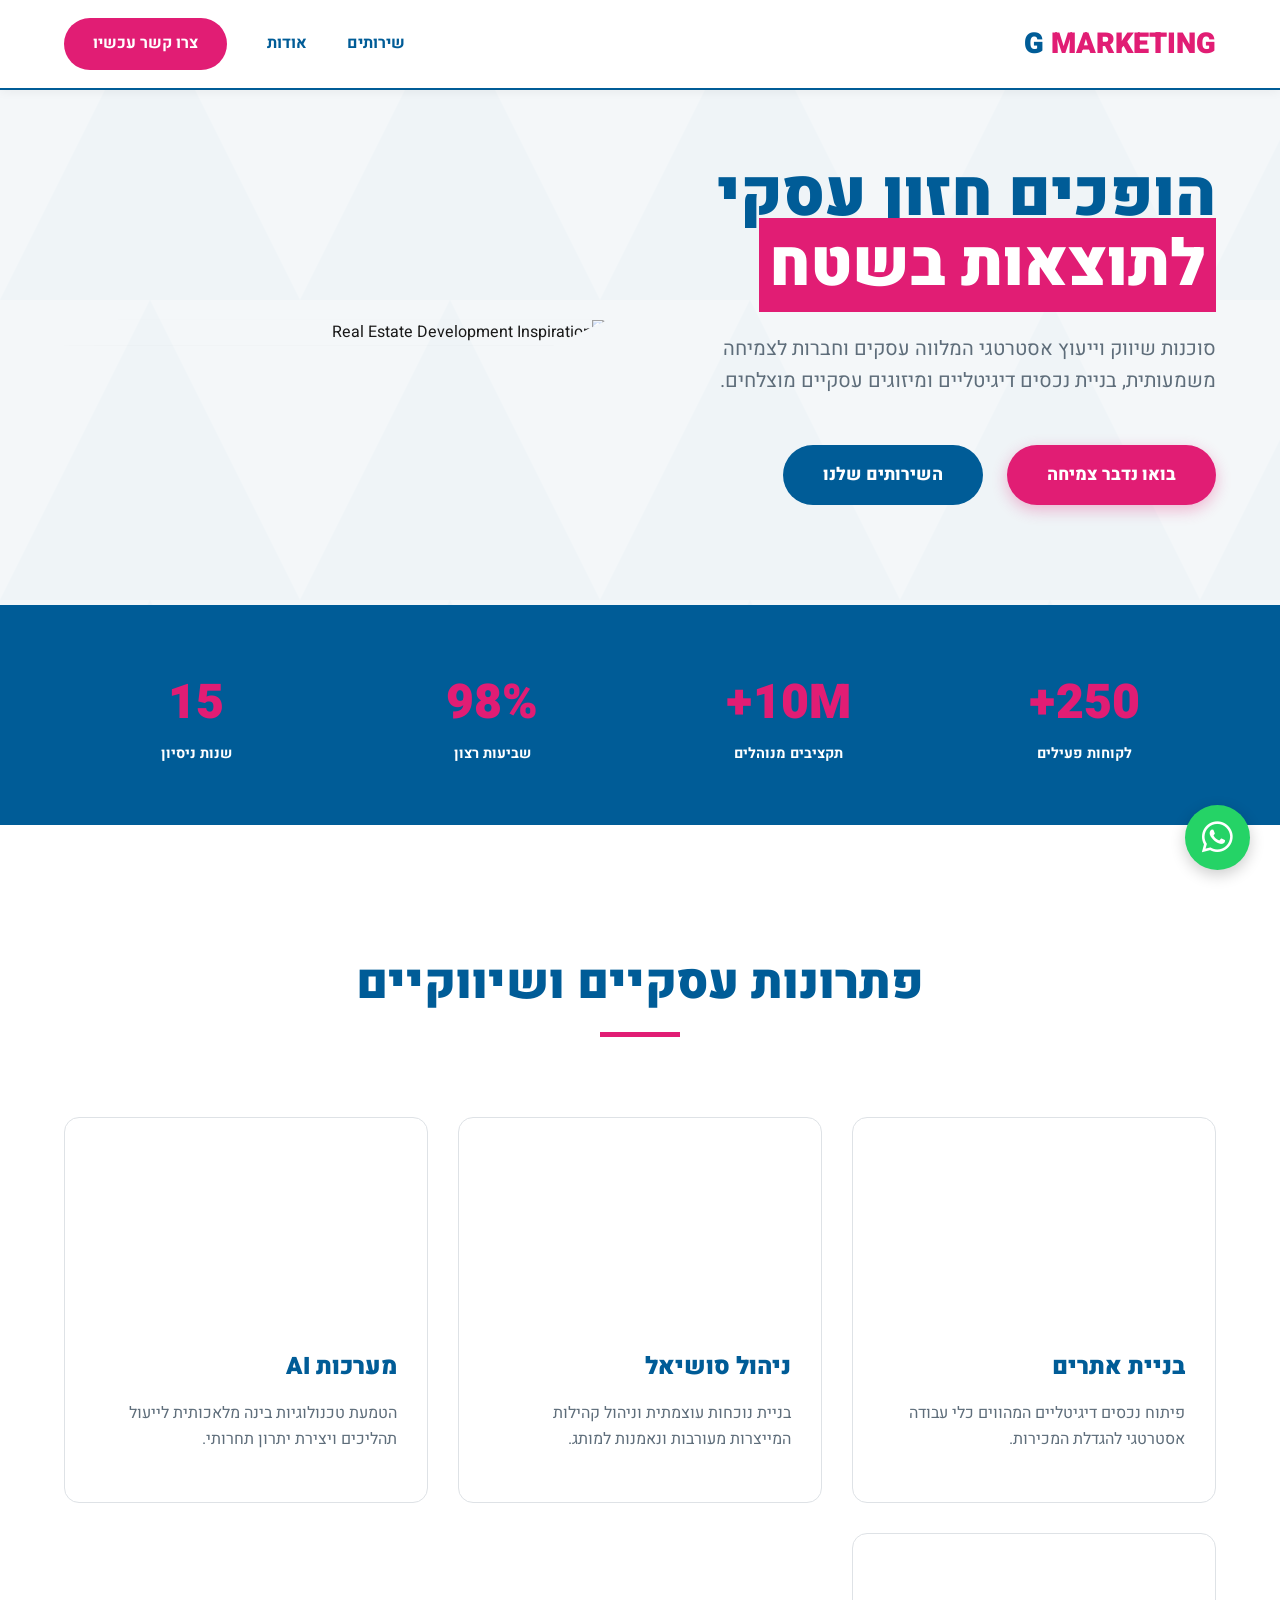
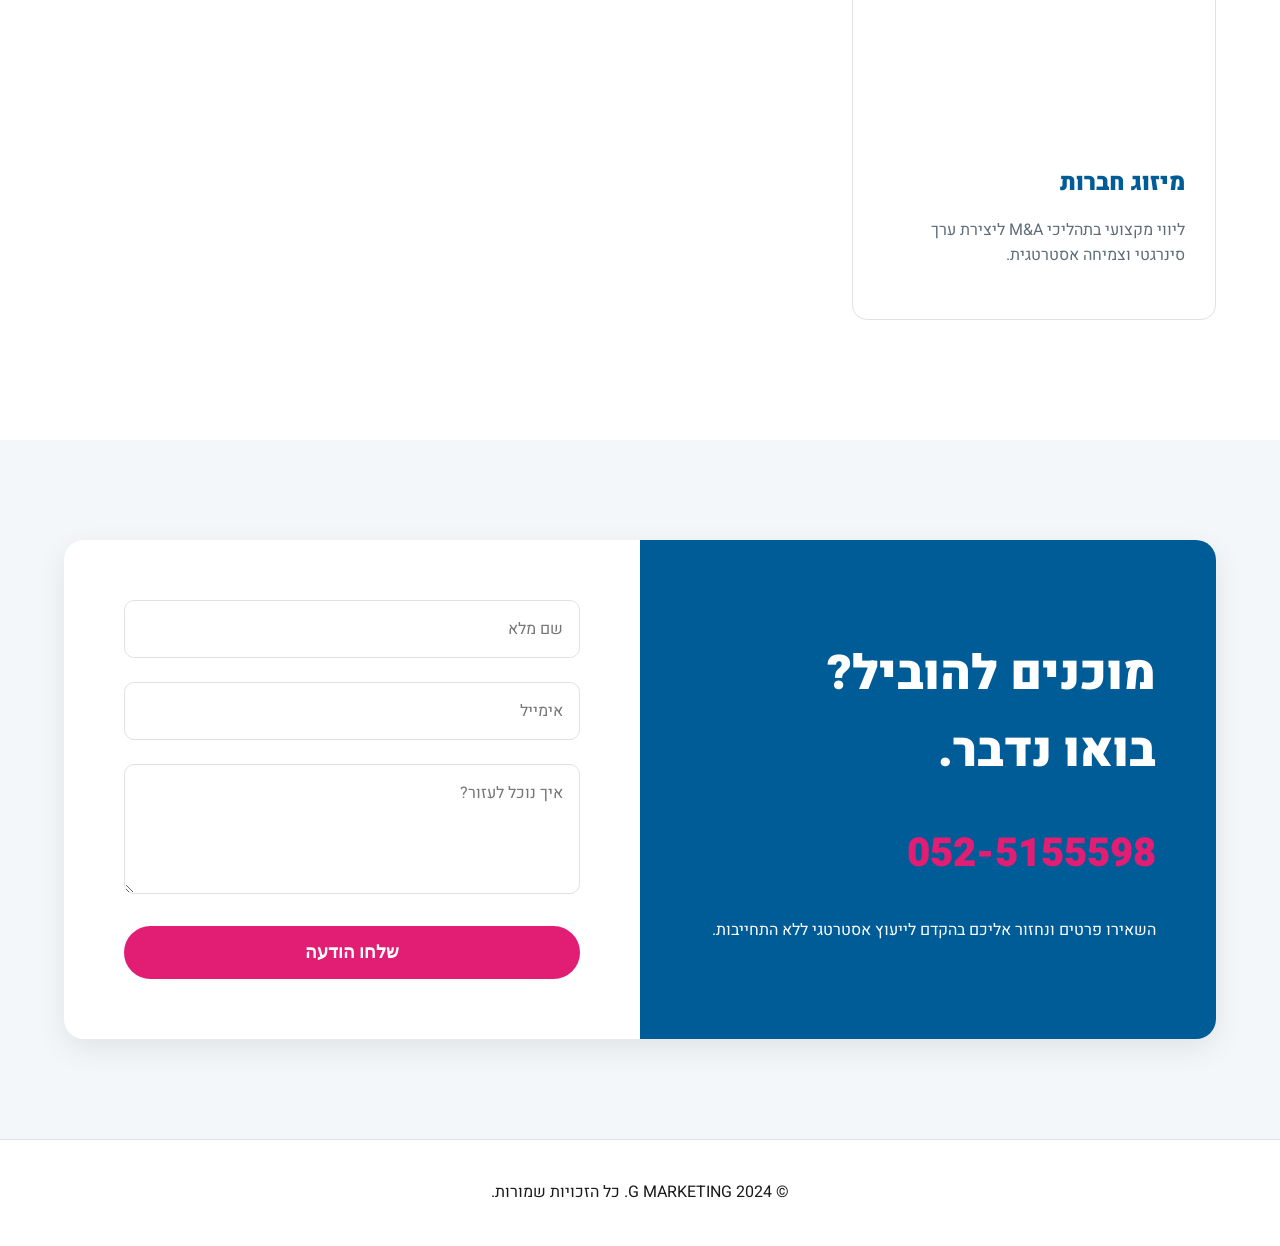
==== index.html @ 3cfe9e42 "Add floating WhatsApp button to all pages" ====
<!DOCTYPE html>
<html lang="he" dir="rtl">
<head>
    <meta charset="UTF-8">
    <meta name="viewport" content="width=device-width, initial-scale=1.0">
    <title>G MARKETING | פתרונות צמיחה ושיווק אסטרטגי</title>
    <link rel="preconnect" href="https://fonts.googleapis.com">
    <link rel="preconnect" href="https://fonts.gstatic.com" crossorigin>
    <link href="https://fonts.googleapis.com/css2?family=Assistant:wght@300;400;600;700;800&family=Heebo:wght@300;400;700;800;900&display=swap" rel="stylesheet">
    <link rel="stylesheet" href="https://cdnjs.cloudflare.com/ajax/libs/font-awesome/6.4.0/css/all.min.css">
    <link rel="stylesheet" href="styles.css">
</head>
<body>
    <header class="navbar">
        <div class="container">
            <div class="logo-container">
                <a href="index.html" style="text-decoration: none;">
                    <div class="logo-text">G <span>MARKETING</span></div>
                </a>
            </div>
            <nav class="nav-links">
                <a href="#services">שירותים</a>
                <a href="#about">אודות</a>
                <a href="#contact" class="btn-cta-nav">צרו קשר עכשיו</a>
            </div>
        </div>
    </header>

    <main>
        <section id="home" class="hero">
            <div class="container">
                <div class="hero-grid">
                    <div class="hero-content reveal">
                        <h1>הופכים חזון עסקי <span>לתוצאות בשטח</span></h1>
                        <p>סוכנות שיווק וייעוץ אסטרטגי המלווה עסקים וחברות לצמיחה משמעותית, בניית נכסים דיגיטליים ומיזוגים עסקיים מוצלחים.</p>
                        <div class="hero-btns">
                            <a href="#contact" class="btn-magenta">בואו נדבר צמיחה</a>
                            <a href="#services" class="btn-navy">השירותים שלנו</a>
                        </div>
                    </div>
                    <div class="hero-image-slanted reveal">
                        <img src="https://images.unsplash.com/photo-1486406146926-c627a92ad1ab?q=80&w=2670&auto=format&fit=crop" alt="Real Estate Development Inspiration">
                    </div>
                </div>
            </div>
        </section>

        <section class="stats">
            <div class="container">
                <div class="stats-grid">
                    <div class="stat-item reveal">
                        <h3>250+</h3>
                        <p>לקוחות פעילים</p>
                    </div>
                    <div class="stat-item reveal">
                        <h3>10M+</h3>
                        <p>תקציבים מנוהלים</p>
                    </div>
                    <div class="stat-item reveal">
                        <h3>98%</h3>
                        <p>שביעות רצון</p>
                    </div>
                    <div class="stat-item reveal">
                        <h3>15</h3>
                        <p>שנות ניסיון</p>
                    </div>
                </div>
            </div>
        </section>

        <section id="services" class="services">
            <div class="container">
                <div class="section-title reveal">
                    <h2>פתרונות עסקיים ושיווקיים</h2>
                </div>
                <div class="services-grid">
                    <a href="websites.html" class="service-card reveal">
                        <div class="service-card-img" style="background-image: url('https://images.unsplash.com/photo-1460925895917-afdab827c52f?q=80&w=2426&auto=format&fit=crop');"></div>
                        <div class="service-card-content">
                            <h3>בניית אתרים</h3>
                            <p>פיתוח נכסים דיגיטליים המהווים כלי עבודה אסטרטגי להגדלת המכירות.</p>
                        </div>
                    </a>
                    <a href="social.html" class="service-card reveal">
                        <div class="service-card-img" style="background-image: url('https://images.unsplash.com/photo-1611162617213-7d7a39e9b1d7?q=80&w=2548&auto=format&fit=crop');"></div>
                        <div class="service-card-content">
                            <h3>ניהול סושיאל</h3>
                            <p>בניית נוכחות עוצמתית וניהול קהילות המייצרות מעורבות ונאמנות למותג.</p>
                        </div>
                    </a>
                    <a href="ai.html" class="service-card reveal">
                        <div class="service-card-img" style="background-image: url('https://images.unsplash.com/photo-1677442136019-21780ecad995?q=80&w=2570&auto=format&fit=crop');"></div>
                        <div class="service-card-content">
                            <h3>מערכות AI</h3>
                            <p>הטמעת טכנולוגיות בינה מלאכותית לייעול תהליכים ויצירת יתרון תחרותי.</p>
                        </div>
                    </a>
                    <a href="mergers.html" class="service-card reveal">
                        <div class="service-card-img" style="background-image: url('https://images.unsplash.com/photo-1573164713988-8665fc963095?q=80&w=2669&auto=format&fit=crop');"></div>
                        <div class="service-card-content">
                            <h3>מיזוג חברות</h3>
                            <p>ליווי מקצועי בתהליכי M&A ליצירת ערך סינרגטי וצמיחה אסטרטגית.</p>
                        </div>
                    </a>
                </div>
            </div>
        </section>

        <section id="contact" class="contact-section">
            <div class="container">
                <div class="contact-wrapper reveal">
                    <div class="contact-visual">
                        <h2>מוכנים להוביל?<br>בואו נדבר.</h2>
                        <a href="tel:0525155598" class="phone">052-5155598</a>
                        <p>השאירו פרטים ונחזור אליכם בהקדם לייעוץ אסטרטגי ללא התחייבות.</p>
                    </div>
                    <div class="contact-form">
                        <form>
                            <div class="form-group">
                                <input type="text" placeholder="שם מלא" required>
                            </div>
                            <div class="form-group">
                                <input type="email" placeholder="אימייל" required>
                            </div>
                            <div class="form-group">
                                <textarea placeholder="איך נוכל לעזור?" rows="4" required></textarea>
                            </div>
                            <button type="submit" class="btn-submit">שלחו הודעה</button>
                        </form>
                    </div>
                </div>
            </div>
        </section>
    </main>

    <footer style="padding: 40px 0; text-align: center; border-top: 1px solid var(--border);">
        <div class="container">
            <p>&copy; 2024 G MARKETING. כל הזכויות שמורות.</p>
        </div>
    </footer>

    <a href="https://wa.me/972525155598" class="whatsapp-float" target="_blank">
        <i class="fa-brands fa-whatsapp"></i>
    </a>

    <script src="script.js"></script>
</body>
</html>
---- styles.css ----
:root {
    --white: #ffffff;
    --bg-light: #f4f7f9;
    --navy: #005C97; /* Building.org.il Navy */
    --magenta: #E11D74; /* Building.org.il Magenta */
    --text-dark: #1a1a1a;
    --text-muted: #5e6d7a;
    --border: #dee2e6;
    --shadow: 0 10px 30px rgba(0, 0, 0, 0.08);
    --gradient-magenta: linear-gradient(135deg, #E11D74 0%, #ff4b91 100%);
    --font-main: 'Heebo', 'Assistant', sans-serif;
}

* {
    margin: 0;
    padding: 0;
    box-sizing: border-box;
}

body {
    font-family: var(--font-main);
    background-color: var(--white);
    color: var(--text-dark);
    line-height: 1.6;
    overflow-x: hidden;
}

.container {
    max-width: 1200px;
    margin: 0 auto;
    padding: 0 1.5rem;
}

/* Navbar */
.navbar {
    height: 90px;
    display: flex;
    align-items: center;
    position: fixed;
    top: 0;
    left: 0;
    right: 0;
    z-index: 1000;
    background: #fff;
    border-bottom: 2px solid var(--navy);
    box-shadow: 0 2px 10px rgba(0,0,0,0.05);
}

.navbar .container {
    display: flex;
    justify-content: space-between;
    align-items: center;
    width: 100%;
}

.logo-text {
    font-size: 1.8rem;
    font-weight: 900;
    color: var(--navy);
}

.logo-text span {
    color: var(--magenta);
}

.nav-links {
    display: flex;
    gap: 2.5rem;
    align-items: center;
}

.nav-links a {
    text-decoration: none;
    color: var(--navy);
    font-weight: 700;
    font-size: 1rem;
    transition: color 0.3s;
}

.nav-links a:hover {
    color: var(--magenta);
}

.btn-cta-nav {
    background: var(--magenta);
    color: #fff !important;
    padding: 0.8rem 1.8rem;
    border-radius: 50px;
    font-weight: 800;
    transition: all 0.3s;
}

.btn-cta-nav:hover {
    background: var(--navy);
    transform: scale(1.05);
}

/* Hero Section with Geometric Background */
.hero {
    padding: 160px 0 100px;
    background: var(--bg-light);
    position: relative;
    overflow: hidden;
}

.hero::before {
    content: '';
    position: absolute;
    top: 0;
    left: 0;
    width: 100%;
    height: 100%;
    background-image: url('data:image/svg+xml,<svg width="100" height="100" viewBox="0 0 100 100" xmlns="http://www.w3.org/2000/svg"><path d="M0 100 L50 0 L100 100 Z" fill="%23005C97" fill-opacity="0.02"/></svg>');
    background-size: 300px;
    z-index: 0;
}

.hero-grid {
    display: grid;
    grid-template-columns: 1fr 1fr;
    gap: 4rem;
    align-items: center;
    position: relative;
    z-index: 1;
}

.hero-content h1 {
    font-size: 4rem;
    line-height: 1.1;
    font-weight: 900;
    color: var(--navy);
    margin-bottom: 2rem;
}

.hero-content h1 span {
    background: var(--magenta);
    color: #fff;
    padding: 0 10px;
}

.hero-content p {
    font-size: 1.25rem;
    color: var(--text-muted);
    margin-bottom: 3rem;
}

.hero-btns {
    display: flex;
    gap: 1.5rem;
}

.btn-magenta {
    background: var(--magenta);
    color: #fff;
    padding: 1rem 2.5rem;
    border-radius: 50px;
    text-decoration: none;
    font-weight: 800;
    font-size: 1.1rem;
    transition: all 0.3s;
    box-shadow: 0 5px 15px rgba(225, 29, 116, 0.3);
}

.btn-navy {
    background: var(--navy);
    color: #fff;
    padding: 1rem 2.5rem;
    border-radius: 50px;
    text-decoration: none;
    font-weight: 800;
    font-size: 1.1rem;
    transition: all 0.3s;
}

.btn-magenta:hover, .btn-navy:hover {
    transform: translateY(-5px);
    box-shadow: 0 10px 20px rgba(0,0,0,0.1);
}

.hero-image-slanted {
    position: relative;
    clip-path: polygon(10% 0, 100% 0, 90% 100%, 0 100%);
    overflow: hidden;
    box-shadow: var(--shadow);
}

.hero-image-slanted img {
    width: 100%;
    display: block;
    transition: transform 0.5s;
}

.hero-image-slanted:hover img {
    transform: scale(1.1);
}

/* Stats Section */
.stats {
    padding: 60px 0;
    background: var(--navy);
    color: #fff;
}

.stats-grid {
    display: grid;
    grid-template-columns: repeat(4, 1fr);
    text-align: center;
    gap: 2rem;
}

.stat-item h3 {
    font-size: 3rem;
    font-weight: 900;
    color: var(--magenta);
}

.stat-item p {
    font-weight: 700;
    text-transform: uppercase;
    font-size: 0.9rem;
}

/* Services Section */
.services {
    padding: 120px 0;
}

.section-title {
    text-align: center;
    margin-bottom: 80px;
}

.section-title h2 {
    font-size: 3rem;
    font-weight: 900;
    color: var(--navy);
    position: relative;
    display: inline-block;
    padding-bottom: 15px;
}

.section-title h2::after {
    content: '';
    position: absolute;
    bottom: 0;
    left: 50%;
    transform: translateX(-50%);
    width: 80px;
    height: 5px;
    background: var(--magenta);
}

.services-grid {
    display: grid;
    grid-template-columns: repeat(auto-fit, minmax(350px, 1fr));
    gap: 30px;
}

.service-card {
    background: #fff;
    border: 1px solid var(--border);
    border-radius: 15px;
    overflow: hidden;
    transition: all 0.3s;
    text-decoration: none;
    color: inherit;
    display: flex;
    flex-direction: column;
}

.service-card-img {
    height: 200px;
    background-size: cover;
    background-position: center;
    clip-path: polygon(0 0, 100% 0, 100% 85%, 0 100%);
}

.service-card-content {
    padding: 30px;
}

.service-card h3 {
    font-size: 1.5rem;
    font-weight: 900;
    color: var(--navy);
    margin-bottom: 15px;
}

.service-card p {
    color: var(--text-muted);
    margin-bottom: 20px;
}

.service-card:hover {
    transform: translateY(-10px);
    border-color: var(--magenta);
    box-shadow: var(--shadow);
}

/* Contact Footer */
.contact-section {
    padding: 100px 0;
    background: var(--bg-light);
}

.contact-wrapper {
    background: #fff;
    border-radius: 20px;
    overflow: hidden;
    display: grid;
    grid-template-columns: 1fr 1fr;
    box-shadow: var(--shadow);
}

.contact-visual {
    background: var(--navy);
    color: #fff;
    padding: 60px;
    display: flex;
    flex-direction: column;
    justify-content: center;
}

.contact-visual h2 {
    font-size: 3rem;
    font-weight: 900;
    margin-bottom: 2rem;
}

.contact-visual .phone {
    font-size: 2.5rem;
    font-weight: 900;
    color: var(--magenta);
    text-decoration: none;
    margin-bottom: 2rem;
    display: block;
}

.contact-form {
    padding: 60px;
}

.form-group {
    margin-bottom: 1.5rem;
}

.form-group input, .form-group textarea {
    width: 100%;
    padding: 1rem;
    border: 1px solid var(--border);
    border-radius: 10px;
    font-family: inherit;
    font-size: 1rem;
}

.btn-submit {
    width: 100%;
    padding: 1rem;
    background: var(--magenta);
    color: #fff;
    border: none;
    border-radius: 50px;
    font-weight: 800;
    font-size: 1.1rem;
    cursor: pointer;
    transition: all 0.3s;
}

.btn-submit:hover {
    background: var(--navy);
}

/* Animations */
.reveal {
    opacity: 0;
    transform: translateY(30px);
    transition: all 0.8s ease;
}

.reveal.active {
    opacity: 1;
    transform: translateY(0);
}

@media (max-width: 992px) {
    .hero-grid, .contact-wrapper { grid-template-columns: 1fr; }
    .hero-content { text-align: center; }
    .hero-btns { justify-content: center; }
    .stats-grid { grid-template-columns: repeat(2, 1fr); }
}

/* WhatsApp Floating Button */
.whatsapp-float {
    position: fixed;
    bottom: 30px;
    right: 30px;
    width: 65px;
    height: 65px;
    background-color: #25d366;
    color: #fff;
    border-radius: 50px;
    text-align: center;
    font-size: 35px;
    box-shadow: 0 5px 15px rgba(0,0,0,0.2);
    z-index: 1000;
    display: flex;
    align-items: center;
    justify-content: center;
    text-decoration: none;
    transition: all 0.3s;
}

.whatsapp-float:hover {
    transform: scale(1.1);
    background-color: #128c7e;
    box-shadow: 0 8px 20px rgba(0,0,0,0.3);
}
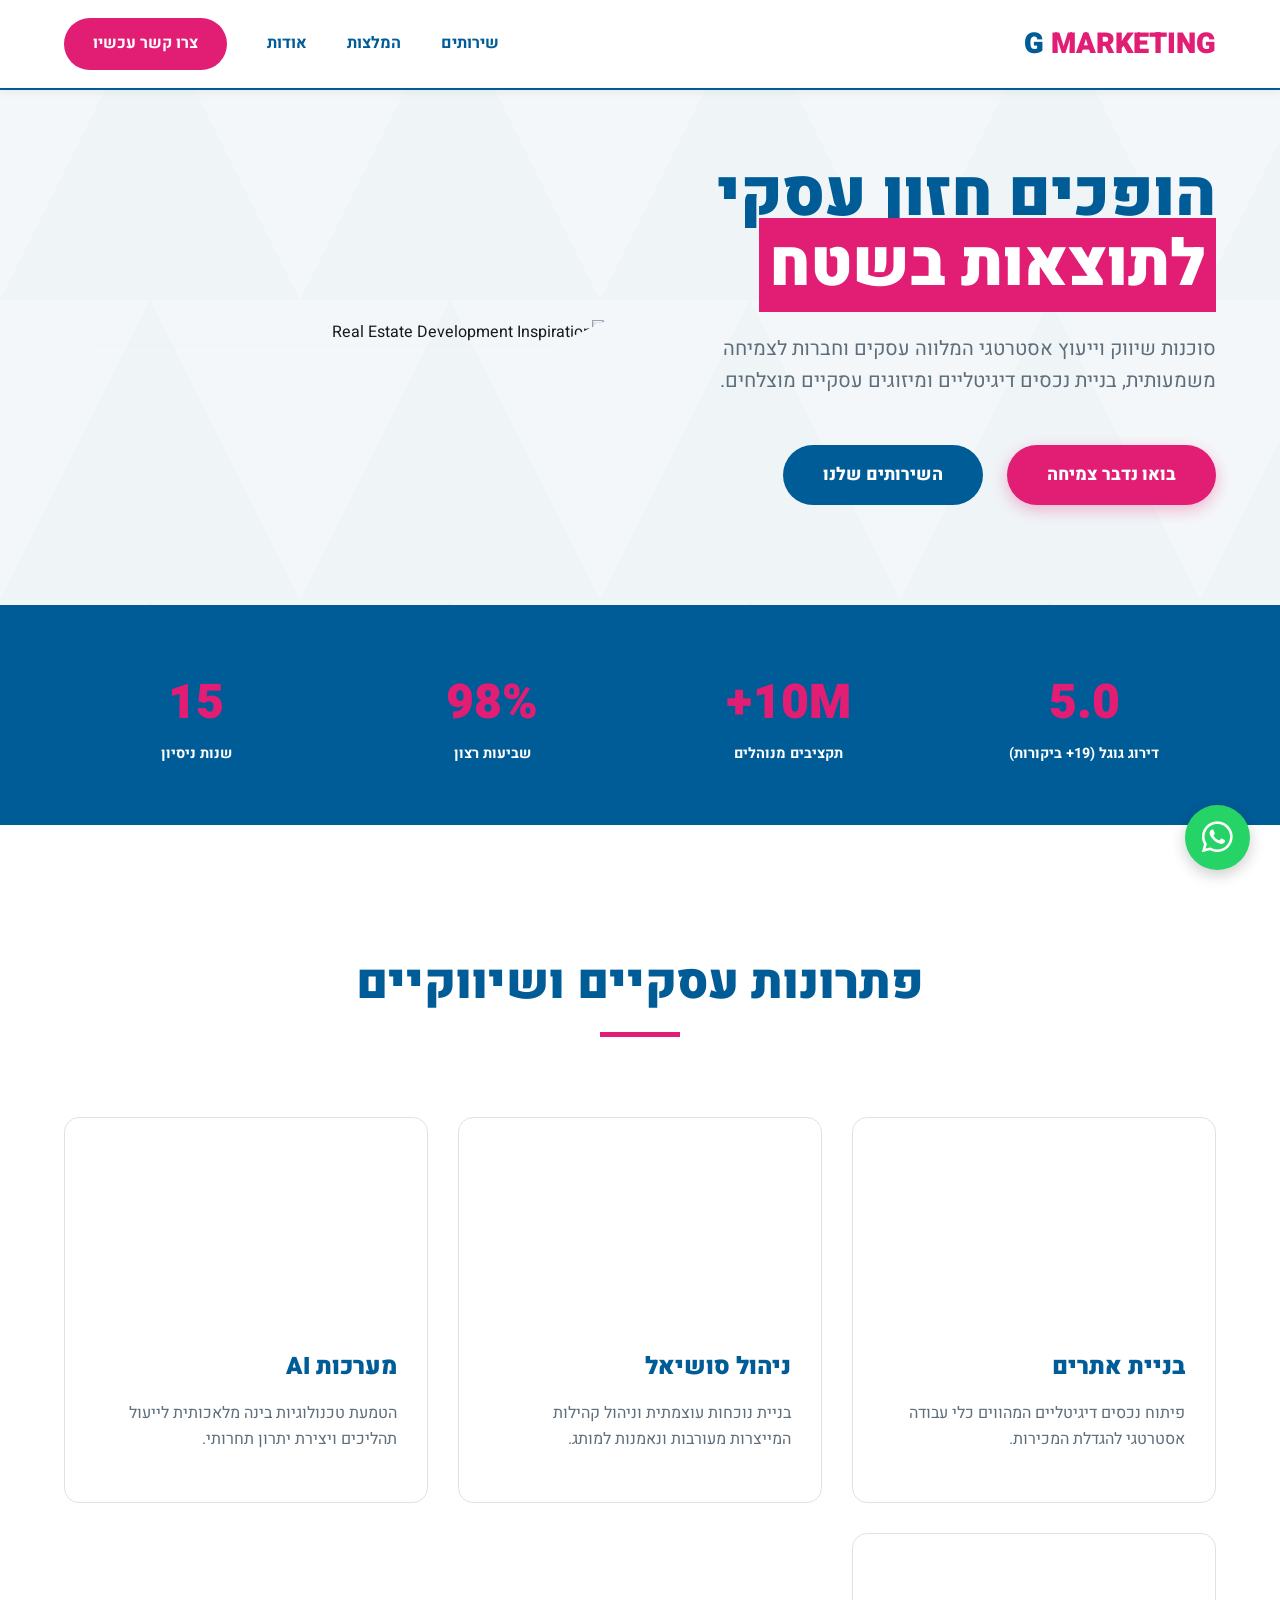
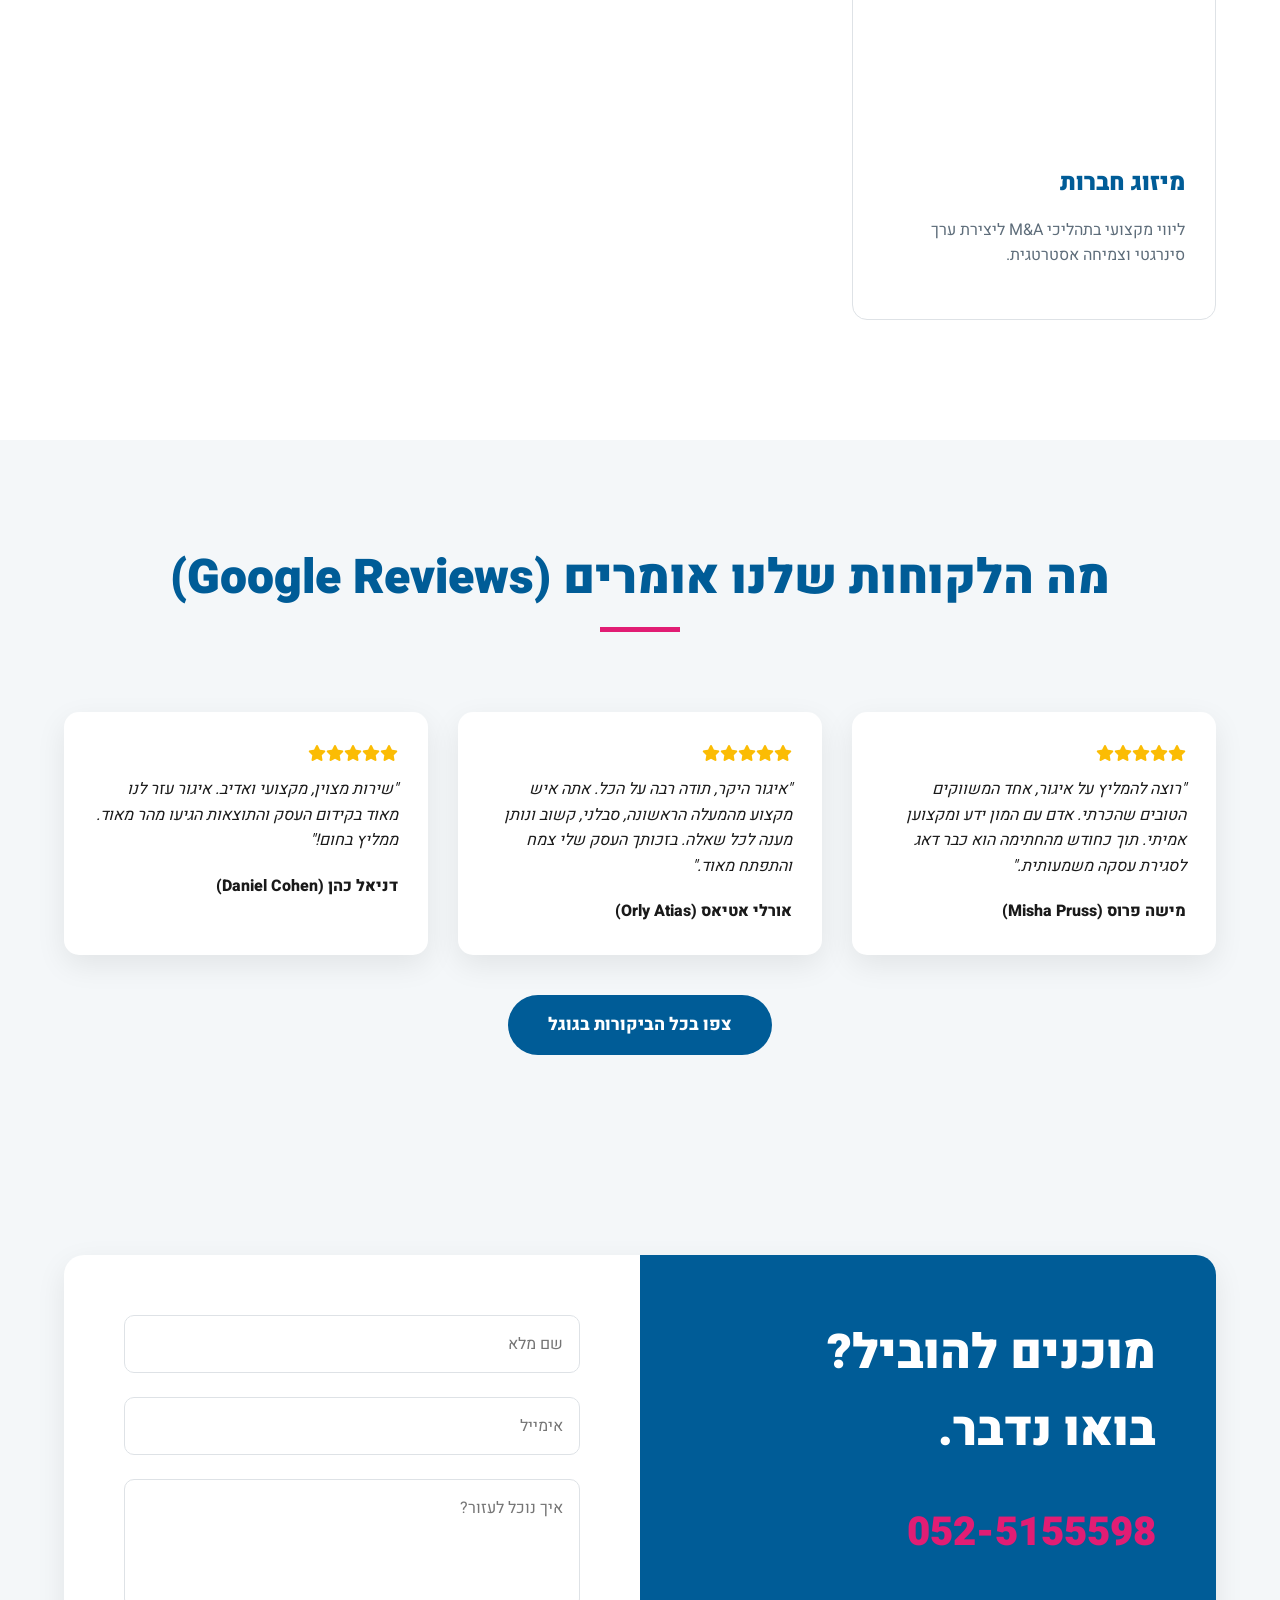
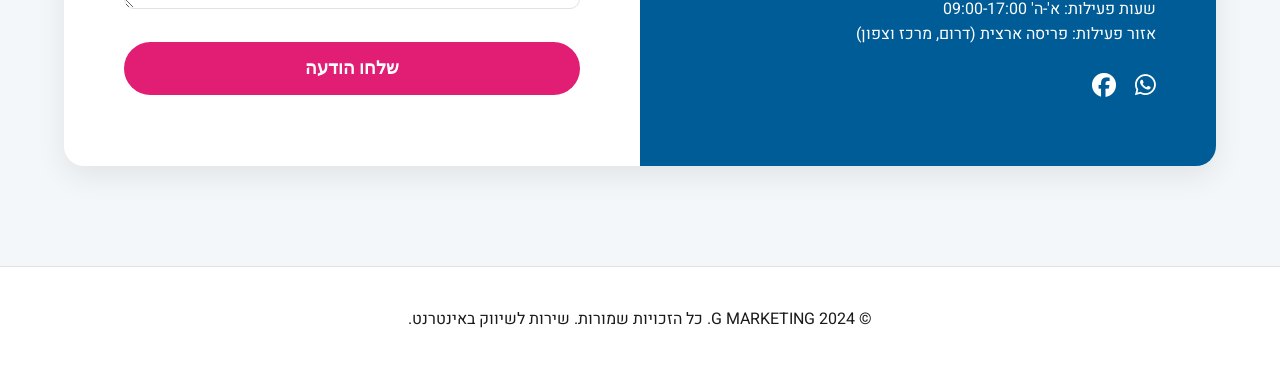
==== commit 2faa4bed: "Integrate GMB details (reviews, hours, area) into the website" ====
--- a/index.html
+++ b/index.html
@@ -20,6 +20,7 @@
             </div>
             <nav class="nav-links">
                 <a href="#services">שירותים</a>
+                <a href="#reviews">המלצות</a>
                 <a href="#about">אודות</a>
                 <a href="#contact" class="btn-cta-nav">צרו קשר עכשיו</a>
             </div>
@@ -49,8 +50,8 @@
             <div class="container">
                 <div class="stats-grid">
                     <div class="stat-item reveal">
-                        <h3>250+</h3>
-                        <p>לקוחות פעילים</p>
+                        <h3>5.0</h3>
+                        <p>דירוג גוגל (19+ ביקורות)</p>
                     </div>
                     <div class="stat-item reveal">
                         <h3>10M+</h3>
@@ -106,13 +107,46 @@
             </div>
         </section>
 
+        <section id="reviews" class="reviews-section reveal" style="padding: 100px 0; background: var(--bg-light);">
+            <div class="container">
+                <div class="section-title">
+                    <h2>מה הלקוחות שלנו אומרים (Google Reviews)</h2>
+                </div>
+                <div class="reviews-grid" style="display: grid; grid-template-columns: repeat(auto-fit, minmax(300px, 1fr)); gap: 30px;">
+                    <div class="review-card" style="background: #fff; padding: 30px; border-radius: 15px; box-shadow: var(--shadow);">
+                        <div class="stars" style="color: #fbbc04; margin-bottom: 10px;"><i class="fa-solid fa-star"></i><i class="fa-solid fa-star"></i><i class="fa-solid fa-star"></i><i class="fa-solid fa-star"></i><i class="fa-solid fa-star"></i></div>
+                        <p style="font-style: italic; margin-bottom: 20px;">"רוצה להמליץ על איגור, אחד המשווקים הטובים שהכרתי. אדם עם המון ידע ומקצוען אמיתי. תוך כחודש מהחתימה הוא כבר דאג לסגירת עסקה משמעותית."</p>
+                        <div class="author" style="font-weight: 800;">מישה פרוס (Misha Pruss)</div>
+                    </div>
+                    <div class="review-card" style="background: #fff; padding: 30px; border-radius: 15px; box-shadow: var(--shadow);">
+                        <div class="stars" style="color: #fbbc04; margin-bottom: 10px;"><i class="fa-solid fa-star"></i><i class="fa-solid fa-star"></i><i class="fa-solid fa-star"></i><i class="fa-solid fa-star"></i><i class="fa-solid fa-star"></i></div>
+                        <p style="font-style: italic; margin-bottom: 20px;">"איגור היקר, תודה רבה על הכל. אתה איש מקצוע מהמעלה הראשונה, סבלני, קשוב ונותן מענה לכל שאלה. בזכותך העסק שלי צמח והתפתח מאוד."</p>
+                        <div class="author" style="font-weight: 800;">אורלי אטיאס (Orly Atias)</div>
+                    </div>
+                    <div class="review-card" style="background: #fff; padding: 30px; border-radius: 15px; box-shadow: var(--shadow);">
+                        <div class="stars" style="color: #fbbc04; margin-bottom: 10px;"><i class="fa-solid fa-star"></i><i class="fa-solid fa-star"></i><i class="fa-solid fa-star"></i><i class="fa-solid fa-star"></i><i class="fa-solid fa-star"></i></div>
+                        <p style="font-style: italic; margin-bottom: 20px;">"שירות מצוין, מקצועי ואדיב. איגור עזר לנו מאוד בקידום העסק והתוצאות הגיעו מהר מאוד. ממליץ בחום!"</p>
+                        <div class="author" style="font-weight: 800;">דניאל כהן (Daniel Cohen)</div>
+                    </div>
+                </div>
+                <div style="text-align: center; margin-top: 40px;">
+                    <a href="https://www.google.com/maps/search/?api=1&query=Gor-Marketing" target="_blank" class="btn-navy" style="display: inline-block;">צפו בכל הביקורות בגוגל</a>
+                </div>
+            </div>
+        </section>
+
         <section id="contact" class="contact-section">
             <div class="container">
                 <div class="contact-wrapper reveal">
                     <div class="contact-visual">
                         <h2>מוכנים להוביל?<br>בואו נדבר.</h2>
                         <a href="tel:0525155598" class="phone">052-5155598</a>
-                        <p>השאירו פרטים ונחזור אליכם בהקדם לייעוץ אסטרטגי ללא התחייבות.</p>
+                        <p>שעות פעילות: א'-ה' 09:00-17:00</p>
+                        <p>אזור פעילות: פריסה ארצית (דרום, מרכז וצפון)</p>
+                        <div style="margin-top: 20px;">
+                            <a href="https://wa.me/972525155598" style="color: #fff; font-size: 1.5rem; margin-left: 15px;"><i class="fa-brands fa-whatsapp"></i></a>
+                            <a href="#" style="color: #fff; font-size: 1.5rem;"><i class="fa-brands fa-facebook"></i></a>
+                        </div>
                     </div>
                     <div class="contact-form">
                         <form>
@@ -135,7 +169,7 @@
 
     <footer style="padding: 40px 0; text-align: center; border-top: 1px solid var(--border);">
         <div class="container">
-            <p>&copy; 2024 G MARKETING. כל הזכויות שמורות.</p>
+            <p>&copy; 2024 G MARKETING. כל הזכויות שמורות. שירות לשיווק באינטרנט.</p>
         </div>
     </footer>
 
--- a/styles.css
+++ b/styles.css
@@ -415,3 +415,11 @@
     background-color: #128c7e;
     box-shadow: 0 8px 20px rgba(0,0,0,0.3);
 }
+
+/* Reviews styles */
+.review-card {
+    transition: transform 0.3s;
+}
+.review-card:hover {
+    transform: translateY(-5px);
+}
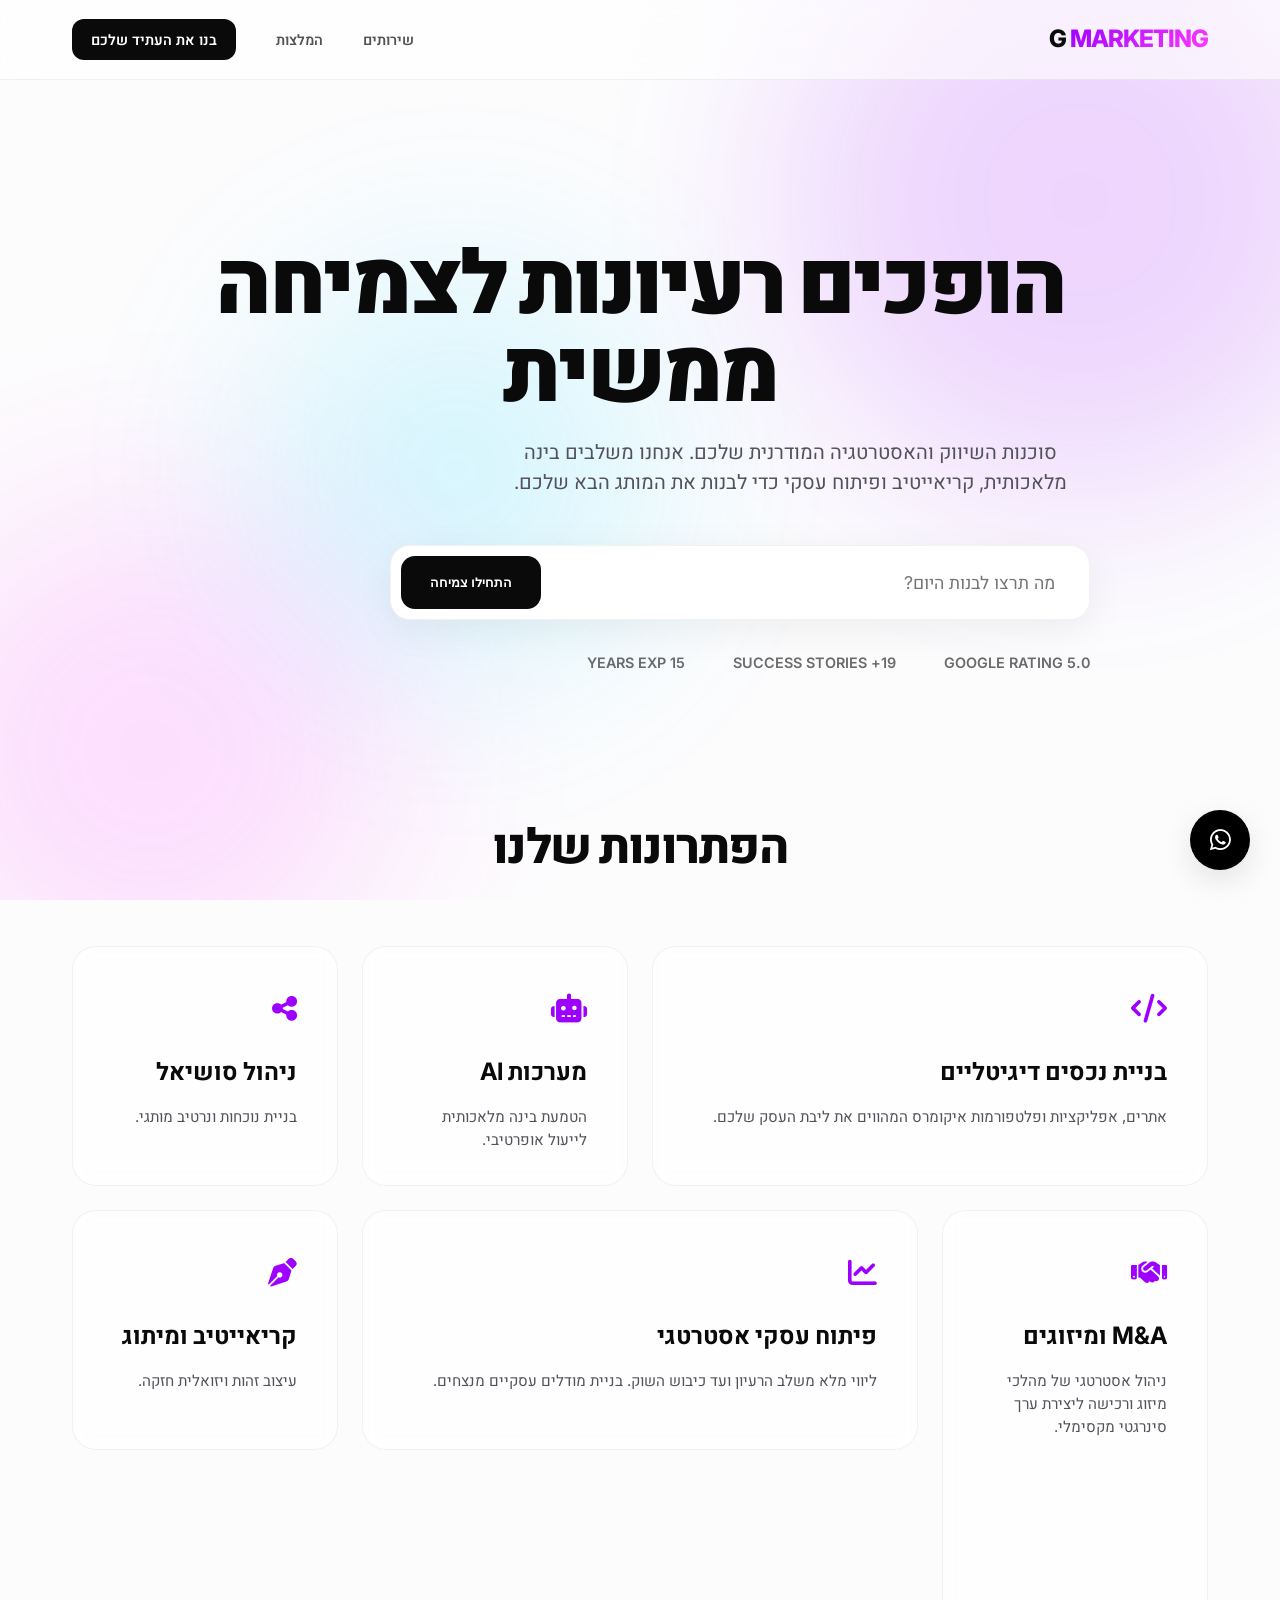
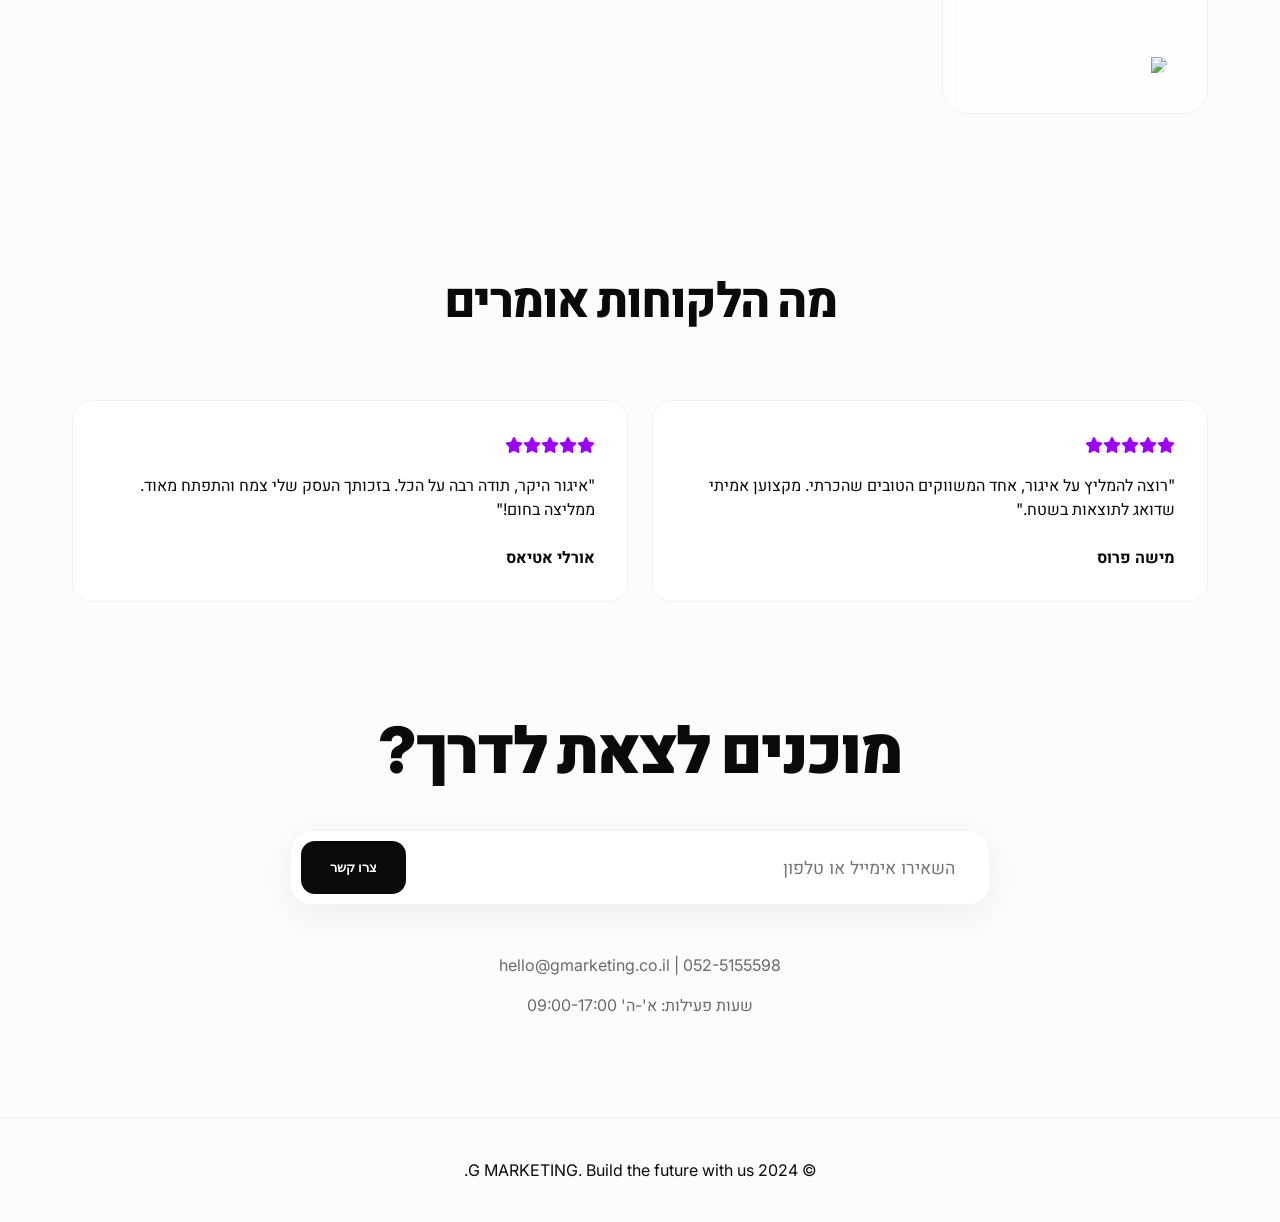
==== commit 0a3809ff: "Complete redesign inspired by Lovable.dev (Mesh blurs, Glassmorphism, Bento Grid)" ====
--- a/index.html
+++ b/index.html
@@ -3,173 +3,141 @@
 <head>
     <meta charset="UTF-8">
     <meta name="viewport" content="width=device-width, initial-scale=1.0">
-    <title>G MARKETING | פתרונות צמיחה ושיווק אסטרטגי</title>
+    <title>G MARKETING | Build your growth with AI & Strategy</title>
     <link rel="preconnect" href="https://fonts.googleapis.com">
     <link rel="preconnect" href="https://fonts.gstatic.com" crossorigin>
-    <link href="https://fonts.googleapis.com/css2?family=Assistant:wght@300;400;600;700;800&family=Heebo:wght@300;400;700;800;900&display=swap" rel="stylesheet">
+    <link href="https://fonts.googleapis.com/css2?family=Inter:wght@300;400;600;700;800;900&family=Heebo:wght@300;400;700;800;900&display=swap" rel="stylesheet">
     <link rel="stylesheet" href="https://cdnjs.cloudflare.com/ajax/libs/font-awesome/6.4.0/css/all.min.css">
     <link rel="stylesheet" href="styles.css">
 </head>
 <body>
+    <div class="mesh-bg">
+        <div class="mesh-blob blob-1"></div>
+        <div class="mesh-blob blob-2"></div>
+        <div class="mesh-blob blob-3"></div>
+    </div>
+
     <header class="navbar">
         <div class="container">
             <div class="logo-container">
-                <a href="index.html" style="text-decoration: none;">
+                <a href="index.html" style="text-decoration: none; color: inherit;">
                     <div class="logo-text">G <span>MARKETING</span></div>
                 </a>
             </div>
             <nav class="nav-links">
                 <a href="#services">שירותים</a>
                 <a href="#reviews">המלצות</a>
-                <a href="#about">אודות</a>
-                <a href="#contact" class="btn-cta-nav">צרו קשר עכשיו</a>
-            </div>
+                <a href="#contact" class="btn-nav">בנו את העתיד שלכם</a>
+            </nav>
         </div>
     </header>
 
     <main>
         <section id="home" class="hero">
             <div class="container">
-                <div class="hero-grid">
-                    <div class="hero-content reveal">
-                        <h1>הופכים חזון עסקי <span>לתוצאות בשטח</span></h1>
-                        <p>סוכנות שיווק וייעוץ אסטרטגי המלווה עסקים וחברות לצמיחה משמעותית, בניית נכסים דיגיטליים ומיזוגים עסקיים מוצלחים.</p>
-                        <div class="hero-btns">
-                            <a href="#contact" class="btn-magenta">בואו נדבר צמיחה</a>
-                            <a href="#services" class="btn-navy">השירותים שלנו</a>
-                        </div>
-                    </div>
-                    <div class="hero-image-slanted reveal">
-                        <img src="https://images.unsplash.com/photo-1486406146926-c627a92ad1ab?q=80&w=2670&auto=format&fit=crop" alt="Real Estate Development Inspiration">
-                    </div>
+                <h1 class="reveal">הופכים רעיונות ל<span>צמיחה ממשית</span></h1>
+                <p class="reveal">סוכנות השיווק והאסטרטגיה המודרנית שלכם. אנחנו משלבים בינה מלאכותית, קריאייטיב ופיתוח עסקי כדי לבנות את המותג הבא שלכם.</p>
+                
+                <div class="chat-cta reveal">
+                    <input type="text" placeholder="מה תרצו לבנות היום?">
+                    <button class="btn-chat">התחילו צמיחה</button>
+                </div>
+
+                <div class="hero-stats reveal" style="display: flex; gap: 3rem; opacity: 0.6; font-size: 0.9rem; font-weight: 600;">
+                    <div>5.0 GOOGLE RATING</div>
+                    <div>19+ SUCCESS STORIES</div>
+                    <div>15 YEARS EXP</div>
                 </div>
             </div>
         </section>
 
-        <section class="stats">
-            <div class="container">
-                <div class="stats-grid">
-                    <div class="stat-item reveal">
-                        <h3>5.0</h3>
-                        <p>דירוג גוגל (19+ ביקורות)</p>
+        <section id="services" class="container reveal">
+            <div class="section-header">
+                <h2>הפתרונות שלנו</h2>
+            </div>
+            <div class="bento-grid">
+                <a href="websites.html" class="bento-item wide reveal" style="text-decoration: none; color: inherit;">
+                    <div>
+                        <div class="bento-icon"><i class="fa-solid fa-code"></i></div>
+                        <h3>בניית נכסים דיגיטליים</h3>
+                        <p>אתרים, אפליקציות ופלטפורמות איקומרס המהווים את ליבת העסק שלכם.</p>
                     </div>
-                    <div class="stat-item reveal">
-                        <h3>10M+</h3>
-                        <p>תקציבים מנוהלים</p>
+                </a>
+                <a href="ai.html" class="bento-item reveal" style="text-decoration: none; color: inherit;">
+                    <div>
+                        <div class="bento-icon"><i class="fa-solid fa-robot"></i></div>
+                        <h3>מערכות AI</h3>
+                        <p>הטמעת בינה מלאכותית לייעול אופרטיבי.</p>
                     </div>
-                    <div class="stat-item reveal">
-                        <h3>98%</h3>
-                        <p>שביעות רצון</p>
+                </a>
+                <a href="social.html" class="bento-item reveal" style="text-decoration: none; color: inherit;">
+                    <div>
+                        <div class="bento-icon"><i class="fa-solid fa-share-nodes"></i></div>
+                        <h3>ניהול סושיאל</h3>
+                        <p>בניית נוכחות ונרטיב מותגי.</p>
                     </div>
-                    <div class="stat-item reveal">
-                        <h3>15</h3>
-                        <p>שנות ניסיון</p>
+                </a>
+                <a href="mergers.html" class="bento-item tall reveal" style="text-decoration: none; color: inherit;">
+                    <div>
+                        <div class="bento-icon"><i class="fa-solid fa-handshake"></i></div>
+                        <h3>M&A ומיזוגים</h3>
+                        <p>ניהול אסטרטגי של מהלכי מיזוג ורכישה ליצירת ערך סינרגטי מקסימלי.</p>
                     </div>
+                    <img src="https://images.unsplash.com/photo-1573164713988-8665fc963095?q=80&w=2669&auto=format&fit=crop" style="width: 100%; border-radius: 12px; margin-top: 2rem;">
+                </a>
+                <a href="business.html" class="bento-item wide reveal" style="text-decoration: none; color: inherit;">
+                    <div>
+                        <div class="bento-icon"><i class="fa-solid fa-chart-line"></i></div>
+                        <h3>פיתוח עסקי אסטרטגי</h3>
+                        <p>ליווי מלא משלב הרעיון ועד כיבוש השוק. בניית מודלים עסקיים מנצחים.</p>
+                    </div>
+                </a>
+                <a href="graphics.html" class="bento-item reveal" style="text-decoration: none; color: inherit;">
+                    <div>
+                        <div class="bento-icon"><i class="fa-solid fa-pen-nib"></i></div>
+                        <h3>קריאייטיב ומיתוג</h3>
+                        <p>עיצוב זהות ויזואלית חזקה.</p>
+                    </div>
+                </a>
+            </div>
+        </section>
+
+        <section id="reviews" class="container reveal" style="margin-top: 150px;">
+            <div class="section-header">
+                <h2>מה הלקוחות אומרים</h2>
+            </div>
+            <div class="reviews-grid">
+                <div class="review-card reveal">
+                    <div class="stars" style="color: var(--primary); margin-bottom: 1rem;"><i class="fa-solid fa-star"></i><i class="fa-solid fa-star"></i><i class="fa-solid fa-star"></i><i class="fa-solid fa-star"></i><i class="fa-solid fa-star"></i></div>
+                    <p>"רוצה להמליץ על איגור, אחד המשווקים הטובים שהכרתי. מקצוען אמיתי שדואג לתוצאות בשטח."</p>
+                    <div style="margin-top: 1.5rem; font-weight: 700;">מישה פרוס</div>
+                </div>
+                <div class="review-card reveal">
+                    <div class="stars" style="color: var(--primary); margin-bottom: 1rem;"><i class="fa-solid fa-star"></i><i class="fa-solid fa-star"></i><i class="fa-solid fa-star"></i><i class="fa-solid fa-star"></i><i class="fa-solid fa-star"></i></div>
+                    <p>"איגור היקר, תודה רבה על הכל. בזכותך העסק שלי צמח והתפתח מאוד. ממליצה בחום!"</p>
+                    <div style="margin-top: 1.5rem; font-weight: 700;">אורלי אטיאס</div>
                 </div>
             </div>
         </section>
 
-        <section id="services" class="services">
+        <section id="contact" class="footer-cta reveal">
             <div class="container">
-                <div class="section-title reveal">
-                    <h2>פתרונות עסקיים ושיווקיים</h2>
+                <h2>מוכנים לצאת לדרך?</h2>
+                <div class="chat-cta reveal" style="margin: 0 auto 3rem;">
+                    <input type="text" placeholder="השאירו אימייל או טלפון">
+                    <button class="btn-chat">צרו קשר</button>
                 </div>
-                <div class="services-grid">
-                    <a href="websites.html" class="service-card reveal">
-                        <div class="service-card-img" style="background-image: url('https://images.unsplash.com/photo-1460925895917-afdab827c52f?q=80&w=2426&auto=format&fit=crop');"></div>
-                        <div class="service-card-content">
-                            <h3>בניית אתרים</h3>
-                            <p>פיתוח נכסים דיגיטליים המהווים כלי עבודה אסטרטגי להגדלת המכירות.</p>
-                        </div>
-                    </a>
-                    <a href="social.html" class="service-card reveal">
-                        <div class="service-card-img" style="background-image: url('https://images.unsplash.com/photo-1611162617213-7d7a39e9b1d7?q=80&w=2548&auto=format&fit=crop');"></div>
-                        <div class="service-card-content">
-                            <h3>ניהול סושיאל</h3>
-                            <p>בניית נוכחות עוצמתית וניהול קהילות המייצרות מעורבות ונאמנות למותג.</p>
-                        </div>
-                    </a>
-                    <a href="ai.html" class="service-card reveal">
-                        <div class="service-card-img" style="background-image: url('https://images.unsplash.com/photo-1677442136019-21780ecad995?q=80&w=2570&auto=format&fit=crop');"></div>
-                        <div class="service-card-content">
-                            <h3>מערכות AI</h3>
-                            <p>הטמעת טכנולוגיות בינה מלאכותית לייעול תהליכים ויצירת יתרון תחרותי.</p>
-                        </div>
-                    </a>
-                    <a href="mergers.html" class="service-card reveal">
-                        <div class="service-card-img" style="background-image: url('https://images.unsplash.com/photo-1573164713988-8665fc963095?q=80&w=2669&auto=format&fit=crop');"></div>
-                        <div class="service-card-content">
-                            <h3>מיזוג חברות</h3>
-                            <p>ליווי מקצועי בתהליכי M&A ליצירת ערך סינרגטי וצמיחה אסטרטגית.</p>
-                        </div>
-                    </a>
-                </div>
-            </div>
-        </section>
-
-        <section id="reviews" class="reviews-section reveal" style="padding: 100px 0; background: var(--bg-light);">
-            <div class="container">
-                <div class="section-title">
-                    <h2>מה הלקוחות שלנו אומרים (Google Reviews)</h2>
-                </div>
-                <div class="reviews-grid" style="display: grid; grid-template-columns: repeat(auto-fit, minmax(300px, 1fr)); gap: 30px;">
-                    <div class="review-card" style="background: #fff; padding: 30px; border-radius: 15px; box-shadow: var(--shadow);">
-                        <div class="stars" style="color: #fbbc04; margin-bottom: 10px;"><i class="fa-solid fa-star"></i><i class="fa-solid fa-star"></i><i class="fa-solid fa-star"></i><i class="fa-solid fa-star"></i><i class="fa-solid fa-star"></i></div>
-                        <p style="font-style: italic; margin-bottom: 20px;">"רוצה להמליץ על איגור, אחד המשווקים הטובים שהכרתי. אדם עם המון ידע ומקצוען אמיתי. תוך כחודש מהחתימה הוא כבר דאג לסגירת עסקה משמעותית."</p>
-                        <div class="author" style="font-weight: 800;">מישה פרוס (Misha Pruss)</div>
-                    </div>
-                    <div class="review-card" style="background: #fff; padding: 30px; border-radius: 15px; box-shadow: var(--shadow);">
-                        <div class="stars" style="color: #fbbc04; margin-bottom: 10px;"><i class="fa-solid fa-star"></i><i class="fa-solid fa-star"></i><i class="fa-solid fa-star"></i><i class="fa-solid fa-star"></i><i class="fa-solid fa-star"></i></div>
-                        <p style="font-style: italic; margin-bottom: 20px;">"איגור היקר, תודה רבה על הכל. אתה איש מקצוע מהמעלה הראשונה, סבלני, קשוב ונותן מענה לכל שאלה. בזכותך העסק שלי צמח והתפתח מאוד."</p>
-                        <div class="author" style="font-weight: 800;">אורלי אטיאס (Orly Atias)</div>
-                    </div>
-                    <div class="review-card" style="background: #fff; padding: 30px; border-radius: 15px; box-shadow: var(--shadow);">
-                        <div class="stars" style="color: #fbbc04; margin-bottom: 10px;"><i class="fa-solid fa-star"></i><i class="fa-solid fa-star"></i><i class="fa-solid fa-star"></i><i class="fa-solid fa-star"></i><i class="fa-solid fa-star"></i></div>
-                        <p style="font-style: italic; margin-bottom: 20px;">"שירות מצוין, מקצועי ואדיב. איגור עזר לנו מאוד בקידום העסק והתוצאות הגיעו מהר מאוד. ממליץ בחום!"</p>
-                        <div class="author" style="font-weight: 800;">דניאל כהן (Daniel Cohen)</div>
-                    </div>
-                </div>
-                <div style="text-align: center; margin-top: 40px;">
-                    <a href="https://www.google.com/maps/search/?api=1&query=Gor-Marketing" target="_blank" class="btn-navy" style="display: inline-block;">צפו בכל הביקורות בגוגל</a>
-                </div>
-            </div>
-        </section>
-
-        <section id="contact" class="contact-section">
-            <div class="container">
-                <div class="contact-wrapper reveal">
-                    <div class="contact-visual">
-                        <h2>מוכנים להוביל?<br>בואו נדבר.</h2>
-                        <a href="tel:0525155598" class="phone">052-5155598</a>
-                        <p>שעות פעילות: א'-ה' 09:00-17:00</p>
-                        <p>אזור פעילות: פריסה ארצית (דרום, מרכז וצפון)</p>
-                        <div style="margin-top: 20px;">
-                            <a href="https://wa.me/972525155598" style="color: #fff; font-size: 1.5rem; margin-left: 15px;"><i class="fa-brands fa-whatsapp"></i></a>
-                            <a href="#" style="color: #fff; font-size: 1.5rem;"><i class="fa-brands fa-facebook"></i></a>
-                        </div>
-                    </div>
-                    <div class="contact-form">
-                        <form>
-                            <div class="form-group">
-                                <input type="text" placeholder="שם מלא" required>
-                            </div>
-                            <div class="form-group">
-                                <input type="email" placeholder="אימייל" required>
-                            </div>
-                            <div class="form-group">
-                                <textarea placeholder="איך נוכל לעזור?" rows="4" required></textarea>
-                            </div>
-                            <button type="submit" class="btn-submit">שלחו הודעה</button>
-                        </form>
-                    </div>
+                <div style="display: flex; flex-direction: column; gap: 1rem; opacity: 0.6;">
+                    <p>052-5155598 | hello@gmarketing.co.il</p>
+                    <p>שעות פעילות: א'-ה' 09:00-17:00</p>
                 </div>
             </div>
         </section>
     </main>
 
-    <footer style="padding: 40px 0; text-align: center; border-top: 1px solid var(--border);">
+    <footer style="padding: 40px 0; text-align: center; border-top: 1px solid var(--glass-border);">
         <div class="container">
-            <p>&copy; 2024 G MARKETING. כל הזכויות שמורות. שירות לשיווק באינטרנט.</p>
+            <p>&copy; 2024 G MARKETING. Build the future with us.</p>
         </div>
     </footer>
 
--- a/styles.css
+++ b/styles.css
@@ -1,14 +1,14 @@
 :root {
-    --white: #ffffff;
-    --bg-light: #f4f7f9;
-    --navy: #005C97; /* Building.org.il Navy */
-    --magenta: #E11D74; /* Building.org.il Magenta */
-    --text-dark: #1a1a1a;
-    --text-muted: #5e6d7a;
-    --border: #dee2e6;
-    --shadow: 0 10px 30px rgba(0, 0, 0, 0.08);
-    --gradient-magenta: linear-gradient(135deg, #E11D74 0%, #ff4b91 100%);
-    --font-main: 'Heebo', 'Assistant', sans-serif;
+    --bg-base: #fcfcfd;
+    --text-main: #0a0a0b;
+    --text-muted: #52525b;
+    --primary: #9d00ff;
+    --secondary: #ff3bff;
+    --accent: #00d1ff;
+    --glass: rgba(255, 255, 255, 0.7);
+    --glass-border: rgba(0, 0, 0, 0.05);
+    --font-main: 'Inter', 'Heebo', sans-serif;
+    --shadow-soft: 0 8px 30px rgba(0,0,0,0.04);
 }
 
 * {
@@ -19,21 +19,51 @@
 
 body {
     font-family: var(--font-main);
-    background-color: var(--white);
-    color: var(--text-dark);
-    line-height: 1.6;
+    background-color: var(--bg-base);
+    color: var(--text-main);
+    line-height: 1.5;
     overflow-x: hidden;
+    -webkit-font-smoothing: antialiased;
+}
+
+/* Mesh Background Effects */
+.mesh-bg {
+    position: fixed;
+    top: 0;
+    left: 0;
+    width: 100%;
+    height: 100%;
+    z-index: -1;
+    overflow: hidden;
+    background: var(--bg-base);
+}
+
+.mesh-blob {
+    position: absolute;
+    border-radius: 50%;
+    filter: blur(100px);
+    opacity: 0.15;
+    animation: blob-move 20s infinite alternate;
+}
+
+.blob-1 { width: 600px; height: 600px; background: var(--primary); top: -100px; right: -100px; }
+.blob-2 { width: 500px; height: 500px; background: var(--secondary); bottom: -100px; left: -100px; animation-delay: -5s; }
+.blob-3 { width: 400px; height: 400px; background: var(--accent); top: 30%; left: 20%; animation-delay: -10s; }
+
+@keyframes blob-move {
+    0% { transform: translate(0, 0) scale(1); }
+    100% { transform: translate(100px, 50px) scale(1.1); }
 }
 
 .container {
     max-width: 1200px;
     margin: 0 auto;
-    padding: 0 1.5rem;
-}
-
-/* Navbar */
+    padding: 0 2rem;
+}
+
+/* Header */
 .navbar {
-    height: 90px;
+    height: 80px;
     display: flex;
     align-items: center;
     position: fixed;
@@ -41,9 +71,9 @@
     left: 0;
     right: 0;
     z-index: 1000;
-    background: #fff;
-    border-bottom: 2px solid var(--navy);
-    box-shadow: 0 2px 10px rgba(0,0,0,0.05);
+    background: rgba(255, 255, 255, 0.6);
+    backdrop-filter: blur(16px);
+    border-bottom: 1px solid var(--glass-border);
 }
 
 .navbar .container {
@@ -54,13 +84,15 @@
 }
 
 .logo-text {
-    font-size: 1.8rem;
-    font-weight: 900;
-    color: var(--navy);
+    font-size: 1.5rem;
+    font-weight: 800;
+    letter-spacing: -1px;
 }
 
 .logo-text span {
-    color: var(--magenta);
+    background: linear-gradient(135deg, var(--primary), var(--secondary));
+    -webkit-background-clip: text;
+    -webkit-text-fill-color: transparent;
 }
 
 .nav-links {
@@ -71,310 +103,162 @@
 
 .nav-links a {
     text-decoration: none;
-    color: var(--navy);
-    font-weight: 700;
-    font-size: 1rem;
-    transition: color 0.3s;
-}
-
-.nav-links a:hover {
-    color: var(--magenta);
-}
-
-.btn-cta-nav {
-    background: var(--magenta);
+    color: var(--text-main);
+    font-weight: 600;
+    font-size: 0.9rem;
+    opacity: 0.7;
+    transition: opacity 0.3s;
+}
+
+.nav-links a:hover { opacity: 1; }
+
+.btn-nav {
+    background: var(--text-main);
     color: #fff !important;
-    padding: 0.8rem 1.8rem;
-    border-radius: 50px;
-    font-weight: 800;
-    transition: all 0.3s;
-}
-
-.btn-cta-nav:hover {
-    background: var(--navy);
-    transform: scale(1.05);
-}
-
-/* Hero Section with Geometric Background */
+    padding: 0.6rem 1.2rem;
+    border-radius: 12px;
+    opacity: 1 !important;
+}
+
+/* Hero Section */
 .hero {
-    padding: 160px 0 100px;
-    background: var(--bg-light);
-    position: relative;
-    overflow: hidden;
-}
-
-.hero::before {
-    content: '';
-    position: absolute;
-    top: 0;
-    left: 0;
-    width: 100%;
-    height: 100%;
-    background-image: url('data:image/svg+xml,<svg width="100" height="100" viewBox="0 0 100 100" xmlns="http://www.w3.org/2000/svg"><path d="M0 100 L50 0 L100 100 Z" fill="%23005C97" fill-opacity="0.02"/></svg>');
-    background-size: 300px;
-    z-index: 0;
-}
-
-.hero-grid {
-    display: grid;
-    grid-template-columns: 1fr 1fr;
-    gap: 4rem;
-    align-items: center;
-    position: relative;
-    z-index: 1;
-}
-
-.hero-content h1 {
-    font-size: 4rem;
-    line-height: 1.1;
+    min-height: 90vh;
+    display: flex;
+    flex-direction: column;
+    align-items: center;
+    justify-content: center;
+    text-align: center;
+    padding-top: 100px;
+}
+
+.hero h1 {
+    font-size: clamp(3.5rem, 8vw, 5.5rem);
     font-weight: 900;
-    color: var(--navy);
-    margin-bottom: 2rem;
-}
-
-.hero-content h1 span {
-    background: var(--magenta);
-    color: #fff;
-    padding: 0 10px;
-}
-
-.hero-content p {
+    line-height: 1;
+    letter-spacing: -3px;
+    margin-bottom: 1.5rem;
+    max-width: 900px;
+}
+
+.hero p {
     font-size: 1.25rem;
     color: var(--text-muted);
+    max-width: 600px;
     margin-bottom: 3rem;
 }
 
-.hero-btns {
-    display: flex;
-    gap: 1.5rem;
-}
-
-.btn-magenta {
-    background: var(--magenta);
+.chat-cta {
+    width: 100%;
+    max-width: 700px;
+    background: #fff;
+    padding: 10px;
+    border-radius: 20px;
+    box-shadow: 0 10px 40px rgba(0,0,0,0.06);
+    border: 1px solid var(--glass-border);
+    display: flex;
+    gap: 10px;
+    margin-bottom: 2rem;
+}
+
+.chat-cta input {
+    flex: 1;
+    border: none;
+    padding: 1rem 1.5rem;
+    font-size: 1.1rem;
+    outline: none;
+    font-family: inherit;
+}
+
+.btn-chat {
+    background: var(--text-main);
     color: #fff;
-    padding: 1rem 2.5rem;
-    border-radius: 50px;
-    text-decoration: none;
+    border: none;
+    padding: 0 1.8rem;
+    border-radius: 14px;
+    font-weight: 700;
+    cursor: pointer;
+    transition: transform 0.2s;
+}
+
+.btn-chat:hover { transform: scale(1.02); }
+
+/* Bento Grid */
+.section-header {
+    text-align: center;
+    margin-bottom: 4rem;
+}
+
+.section-header h2 {
+    font-size: 3rem;
     font-weight: 800;
-    font-size: 1.1rem;
-    transition: all 0.3s;
-    box-shadow: 0 5px 15px rgba(225, 29, 116, 0.3);
-}
-
-.btn-navy {
-    background: var(--navy);
-    color: #fff;
-    padding: 1rem 2.5rem;
-    border-radius: 50px;
-    text-decoration: none;
-    font-weight: 800;
-    font-size: 1.1rem;
-    transition: all 0.3s;
-}
-
-.btn-magenta:hover, .btn-navy:hover {
-    transform: translateY(-5px);
-    box-shadow: 0 10px 20px rgba(0,0,0,0.1);
-}
-
-.hero-image-slanted {
-    position: relative;
-    clip-path: polygon(10% 0, 100% 0, 90% 100%, 0 100%);
-    overflow: hidden;
-    box-shadow: var(--shadow);
-}
-
-.hero-image-slanted img {
-    width: 100%;
-    display: block;
-    transition: transform 0.5s;
-}
-
-.hero-image-slanted:hover img {
-    transform: scale(1.1);
-}
-
-/* Stats Section */
-.stats {
-    padding: 60px 0;
-    background: var(--navy);
-    color: #fff;
-}
-
-.stats-grid {
+    letter-spacing: -1.5px;
+}
+
+.bento-grid {
     display: grid;
     grid-template-columns: repeat(4, 1fr);
-    text-align: center;
-    gap: 2rem;
-}
-
-.stat-item h3 {
-    font-size: 3rem;
-    font-weight: 900;
-    color: var(--magenta);
-}
-
-.stat-item p {
+    grid-auto-rows: 240px;
+    gap: 1.5rem;
+}
+
+.bento-item {
+    background: var(--glass);
+    backdrop-filter: blur(8px);
+    border: 1px solid var(--glass-border);
+    border-radius: 24px;
+    padding: 2.5rem;
+    transition: all 0.3s;
+    display: flex;
+    flex-direction: column;
+    justify-content: space-between;
+}
+
+.bento-item:hover {
+    transform: translateY(-5px);
+    background: #fff;
+    box-shadow: var-shadow-soft;
+}
+
+.bento-item.wide { grid-column: span 2; }
+.bento-item.tall { grid-row: span 2; }
+
+.bento-item h3 {
+    font-size: 1.5rem;
     font-weight: 700;
-    text-transform: uppercase;
-    font-size: 0.9rem;
-}
-
-/* Services Section */
-.services {
-    padding: 120px 0;
-}
-
-.section-title {
-    text-align: center;
-    margin-bottom: 80px;
-}
-
-.section-title h2 {
-    font-size: 3rem;
-    font-weight: 900;
-    color: var(--navy);
-    position: relative;
-    display: inline-block;
-    padding-bottom: 15px;
-}
-
-.section-title h2::after {
-    content: '';
-    position: absolute;
-    bottom: 0;
-    left: 50%;
-    transform: translateX(-50%);
-    width: 80px;
-    height: 5px;
-    background: var(--magenta);
-}
-
-.services-grid {
+    margin-bottom: 1rem;
+}
+
+.bento-item p {
+    font-size: 0.95rem;
+    color: var(--text-muted);
+}
+
+.bento-icon {
+    font-size: 1.8rem;
+    margin-bottom: 1.5rem;
+    color: var(--primary);
+}
+
+/* Review Cards */
+.reviews-grid {
     display: grid;
-    grid-template-columns: repeat(auto-fit, minmax(350px, 1fr));
-    gap: 30px;
-}
-
-.service-card {
+    grid-template-columns: repeat(auto-fit, minmax(300px, 1fr));
+    gap: 1.5rem;
+    margin-top: 4rem;
+}
+
+.review-card {
     background: #fff;
-    border: 1px solid var(--border);
-    border-radius: 15px;
-    overflow: hidden;
-    transition: all 0.3s;
-    text-decoration: none;
-    color: inherit;
-    display: flex;
-    flex-direction: column;
-}
-
-.service-card-img {
-    height: 200px;
-    background-size: cover;
-    background-position: center;
-    clip-path: polygon(0 0, 100% 0, 100% 85%, 0 100%);
-}
-
-.service-card-content {
-    padding: 30px;
-}
-
-.service-card h3 {
-    font-size: 1.5rem;
-    font-weight: 900;
-    color: var(--navy);
-    margin-bottom: 15px;
-}
-
-.service-card p {
-    color: var(--text-muted);
-    margin-bottom: 20px;
-}
-
-.service-card:hover {
-    transform: translateY(-10px);
-    border-color: var(--magenta);
-    box-shadow: var(--shadow);
-}
-
-/* Contact Footer */
-.contact-section {
-    padding: 100px 0;
-    background: var(--bg-light);
-}
-
-.contact-wrapper {
-    background: #fff;
+    padding: 2rem;
     border-radius: 20px;
-    overflow: hidden;
-    display: grid;
-    grid-template-columns: 1fr 1fr;
-    box-shadow: var(--shadow);
-}
-
-.contact-visual {
-    background: var(--navy);
-    color: #fff;
-    padding: 60px;
-    display: flex;
-    flex-direction: column;
-    justify-content: center;
-}
-
-.contact-visual h2 {
-    font-size: 3rem;
-    font-weight: 900;
-    margin-bottom: 2rem;
-}
-
-.contact-visual .phone {
-    font-size: 2.5rem;
-    font-weight: 900;
-    color: var(--magenta);
-    text-decoration: none;
-    margin-bottom: 2rem;
-    display: block;
-}
-
-.contact-form {
-    padding: 60px;
-}
-
-.form-group {
-    margin-bottom: 1.5rem;
-}
-
-.form-group input, .form-group textarea {
-    width: 100%;
-    padding: 1rem;
-    border: 1px solid var(--border);
-    border-radius: 10px;
-    font-family: inherit;
-    font-size: 1rem;
-}
-
-.btn-submit {
-    width: 100%;
-    padding: 1rem;
-    background: var(--magenta);
-    color: #fff;
-    border: none;
-    border-radius: 50px;
-    font-weight: 800;
-    font-size: 1.1rem;
-    cursor: pointer;
-    transition: all 0.3s;
-}
-
-.btn-submit:hover {
-    background: var(--navy);
+    border: 1px solid var(--glass-border);
 }
 
 /* Animations */
 .reveal {
     opacity: 0;
-    transform: translateY(30px);
-    transition: all 0.8s ease;
+    transform: translateY(20px);
+    transition: all 0.8s cubic-bezier(0.16, 1, 0.3, 1);
 }
 
 .reveal.active {
@@ -382,44 +266,39 @@
     transform: translateY(0);
 }
 
-@media (max-width: 992px) {
-    .hero-grid, .contact-wrapper { grid-template-columns: 1fr; }
-    .hero-content { text-align: center; }
-    .hero-btns { justify-content: center; }
-    .stats-grid { grid-template-columns: repeat(2, 1fr); }
-}
-
-/* WhatsApp Floating Button */
+/* Footer & Contact */
+.footer-cta {
+    padding: 100px 0;
+    text-align: center;
+}
+
+.footer-cta h2 {
+    font-size: 4rem;
+    font-weight: 900;
+    letter-spacing: -2px;
+    margin-bottom: 2rem;
+}
+
+/* WhatsApp */
 .whatsapp-float {
     position: fixed;
     bottom: 30px;
     right: 30px;
-    width: 65px;
-    height: 65px;
-    background-color: #25d366;
+    width: 60px;
+    height: 60px;
+    background: #000;
     color: #fff;
-    border-radius: 50px;
-    text-align: center;
-    font-size: 35px;
-    box-shadow: 0 5px 15px rgba(0,0,0,0.2);
+    border-radius: 50%;
+    display: flex;
+    align-items: center;
+    justify-content: center;
+    font-size: 1.5rem;
     z-index: 1000;
-    display: flex;
-    align-items: center;
-    justify-content: center;
     text-decoration: none;
-    transition: all 0.3s;
-}
-
-.whatsapp-float:hover {
-    transform: scale(1.1);
-    background-color: #128c7e;
-    box-shadow: 0 8px 20px rgba(0,0,0,0.3);
-}
-
-/* Reviews styles */
-.review-card {
-    transition: transform 0.3s;
-}
-.review-card:hover {
-    transform: translateY(-5px);
-}
+    box-shadow: 0 10px 30px rgba(0,0,0,0.1);
+}
+
+@media (max-width: 992px) {
+    .bento-grid { grid-template-columns: repeat(2, 1fr); }
+    .hero h1 { font-size: 3rem; }
+}
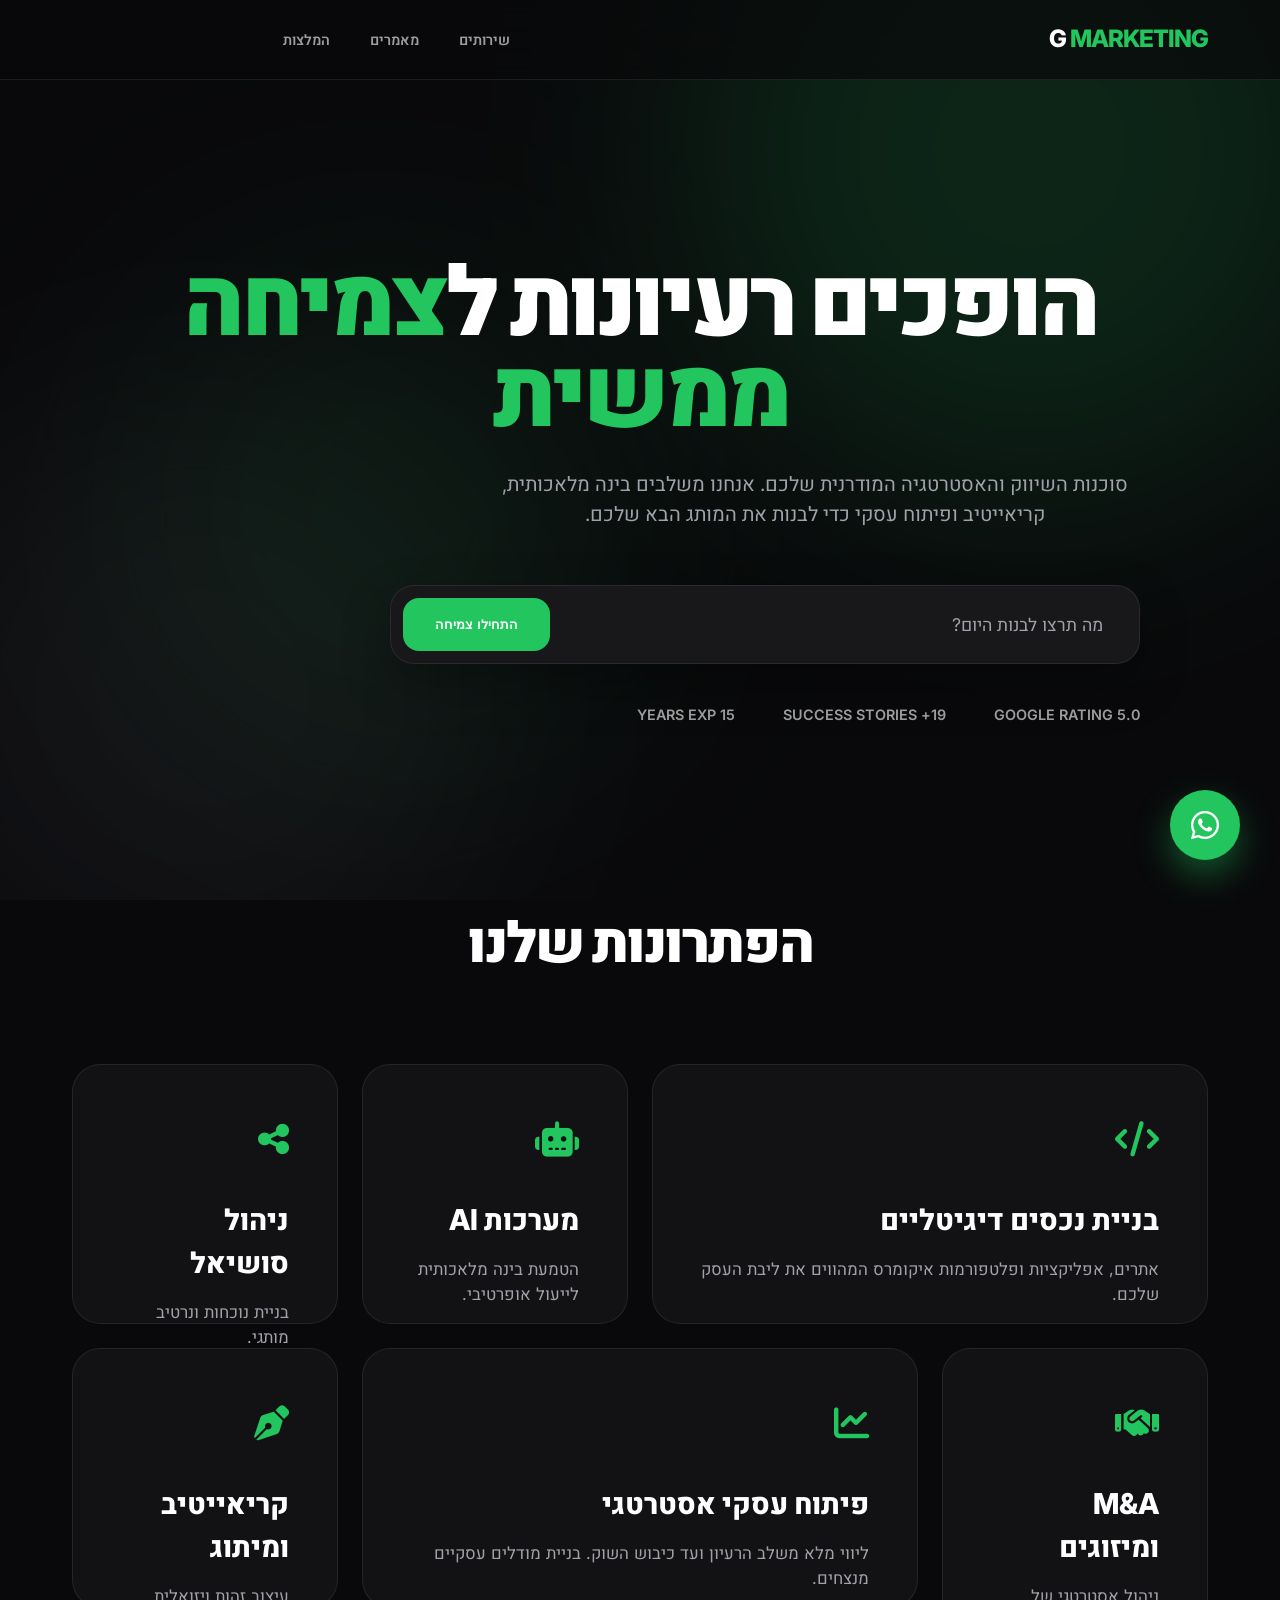
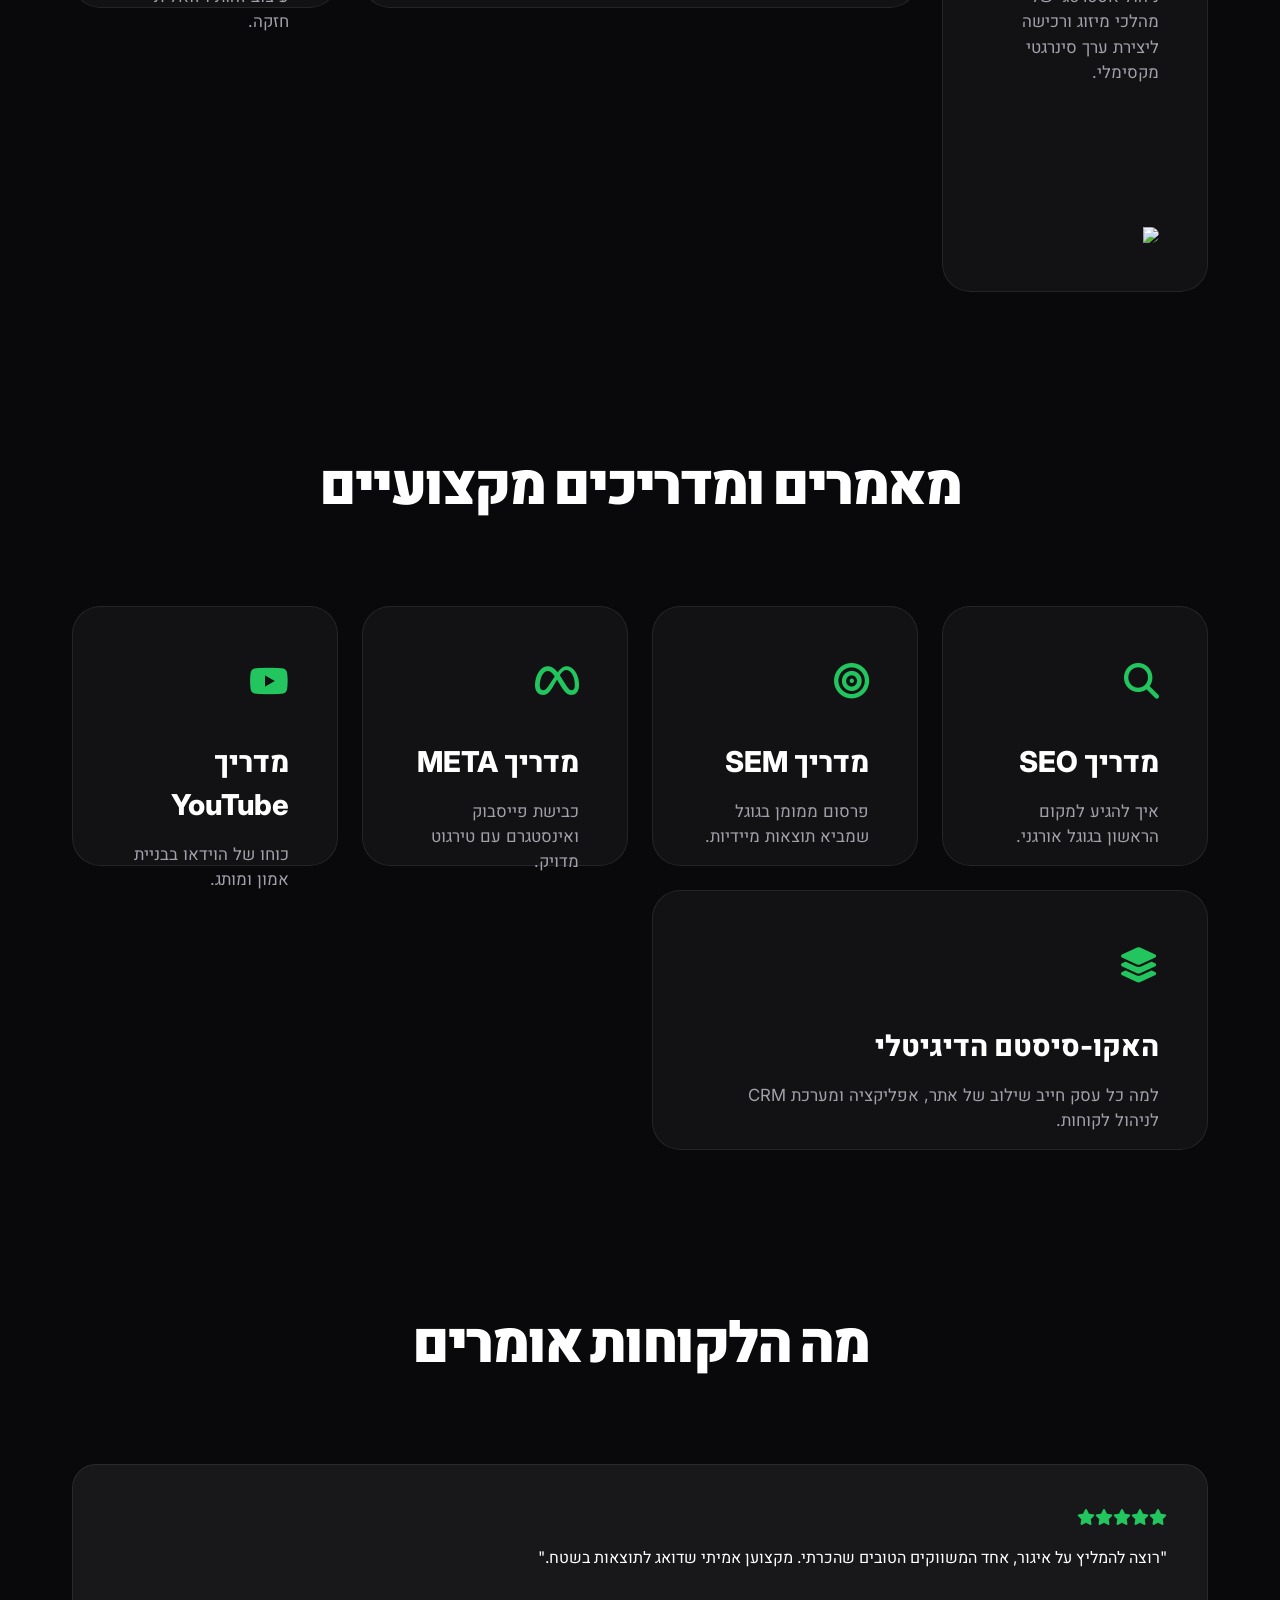
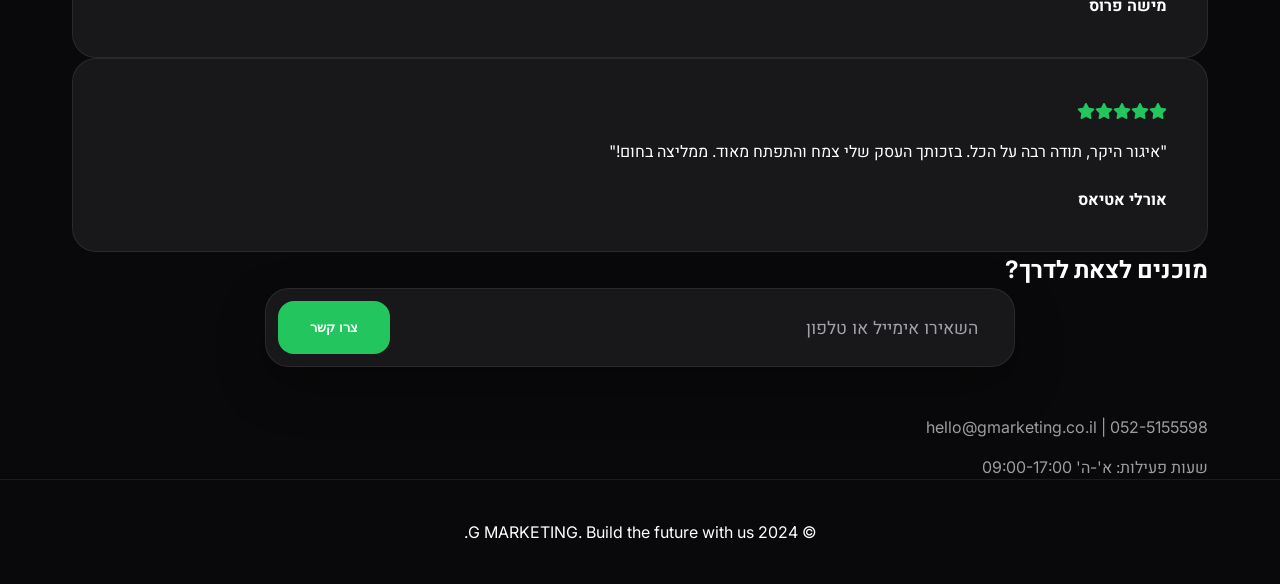
==== commit 1e725f86: "Add 5 marketing articles (SEO, SEM, META, YouTube, Digital Ecosystem) with dedicated pages" ====
--- a/index.html
+++ b/index.html
@@ -26,6 +26,7 @@
             </div>
             <nav class="nav-links">
                 <a href="#services">שירותים</a>
+                <a href="#articles">מאמרים</a>
                 <a href="#reviews">המלצות</a>
                 <a href="#contact" class="btn-nav">בנו את העתיד שלכם</a>
             </nav>
@@ -102,6 +103,49 @@
             </div>
         </section>
 
+        <section id="articles" class="container reveal" style="margin-top: 150px;">
+            <div class="section-header">
+                <h2>מאמרים ומדריכים מקצועיים</h2>
+            </div>
+            <div class="bento-grid">
+                <a href="seo-guide.html" class="bento-item reveal" style="text-decoration: none; color: inherit;">
+                    <div>
+                        <div class="bento-icon"><i class="fa-solid fa-magnifying-glass"></i></div>
+                        <h3>מדריך SEO</h3>
+                        <p>איך להגיע למקום הראשון בגוגל אורגני.</p>
+                    </div>
+                </a>
+                <a href="sem-guide.html" class="bento-item reveal" style="text-decoration: none; color: inherit;">
+                    <div>
+                        <div class="bento-icon"><i class="fa-solid fa-bullseye"></i></div>
+                        <h3>מדריך SEM</h3>
+                        <p>פרסום ממומן בגוגל שמביא תוצאות מיידיות.</p>
+                    </div>
+                </a>
+                <a href="meta-ads-guide.html" class="bento-item reveal" style="text-decoration: none; color: inherit;">
+                    <div>
+                        <div class="bento-icon"><i class="fa-brands fa-meta"></i></div>
+                        <h3>מדריך META</h3>
+                        <p>כבישת פייסבוק ואינסטגרם עם טירגוט מדויק.</p>
+                    </div>
+                </a>
+                <a href="youtube-ads-guide.html" class="bento-item reveal" style="text-decoration: none; color: inherit;">
+                    <div>
+                        <div class="bento-icon"><i class="fa-brands fa-youtube"></i></div>
+                        <h3>מדריך YouTube</h3>
+                        <p>כוחו של הוידאו בבניית אמון ומותג.</p>
+                    </div>
+                </a>
+                <a href="digital-ecosystem.html" class="bento-item wide reveal" style="text-decoration: none; color: inherit;">
+                    <div>
+                        <div class="bento-icon"><i class="fa-solid fa-layer-group"></i></div>
+                        <h3>האקו-סיסטם הדיגיטלי</h3>
+                        <p>למה כל עסק חייב שילוב של אתר, אפליקציה ומערכת CRM לניהול לקוחות.</p>
+                    </div>
+                </a>
+            </div>
+        </section>
+
         <section id="reviews" class="container reveal" style="margin-top: 150px;">
             <div class="section-header">
                 <h2>מה הלקוחות אומרים</h2>
--- a/styles.css
+++ b/styles.css
@@ -1,14 +1,16 @@
 :root {
-    --bg-base: #fcfcfd;
-    --text-main: #0a0a0b;
-    --text-muted: #52525b;
-    --primary: #9d00ff;
-    --secondary: #ff3bff;
-    --accent: #00d1ff;
-    --glass: rgba(255, 255, 255, 0.7);
-    --glass-border: rgba(0, 0, 0, 0.05);
+    --bg-base: #09090b; /* Dark Gray / Black */
+    --bg-light: #18181b; /* Dark Gray Lighter */
+    --text-main: #ffffff;
+    --text-muted: #a1a1aa; /* Light Gray Text */
+    --primary: #22c55e; /* Green */
+    --primary-hover: #16a34a;
+    --secondary: #3f3f46; /* Medium Gray */
+    --accent: #52525b; /* Gray Accent */
+    --glass: rgba(24, 24, 27, 0.7);
+    --glass-border: rgba(255, 255, 255, 0.08);
     --font-main: 'Inter', 'Heebo', sans-serif;
-    --shadow-soft: 0 8px 30px rgba(0,0,0,0.04);
+    --shadow-soft: 0 8px 30px rgba(0,0,0,0.5);
 }
 
 * {
@@ -26,7 +28,7 @@
     -webkit-font-smoothing: antialiased;
 }
 
-/* Mesh Background Effects */
+/* Mesh Background Effects - Dark Mode with Green Blurs */
 .mesh-bg {
     position: fixed;
     top: 0;
@@ -41,18 +43,18 @@
 .mesh-blob {
     position: absolute;
     border-radius: 50%;
-    filter: blur(100px);
-    opacity: 0.15;
-    animation: blob-move 20s infinite alternate;
-}
-
-.blob-1 { width: 600px; height: 600px; background: var(--primary); top: -100px; right: -100px; }
-.blob-2 { width: 500px; height: 500px; background: var(--secondary); bottom: -100px; left: -100px; animation-delay: -5s; }
-.blob-3 { width: 400px; height: 400px; background: var(--accent); top: 30%; left: 20%; animation-delay: -10s; }
+    filter: blur(120px);
+    opacity: 0.2;
+    animation: blob-move 25s infinite alternate;
+}
+
+.blob-1 { width: 700px; height: 700px; background: var(--primary); top: -200px; right: -100px; opacity: 0.15; }
+.blob-2 { width: 600px; height: 600px; background: var(--secondary); bottom: -100px; left: -100px; animation-delay: -5s; }
+.blob-3 { width: 500px; height: 500px; background: #14532d; top: 30%; left: 10%; animation-delay: -10s; }
 
 @keyframes blob-move {
     0% { transform: translate(0, 0) scale(1); }
-    100% { transform: translate(100px, 50px) scale(1.1); }
+    100% { transform: translate(150px, 100px) scale(1.1); }
 }
 
 .container {
@@ -71,8 +73,8 @@
     left: 0;
     right: 0;
     z-index: 1000;
-    background: rgba(255, 255, 255, 0.6);
-    backdrop-filter: blur(16px);
+    background: rgba(9, 9, 11, 0.7);
+    backdrop-filter: blur(20px);
     border-bottom: 1px solid var(--glass-border);
 }
 
@@ -90,9 +92,7 @@
 }
 
 .logo-text span {
-    background: linear-gradient(135deg, var(--primary), var(--secondary));
-    -webkit-background-clip: text;
-    -webkit-text-fill-color: transparent;
+    color: var(--primary);
 }
 
 .nav-links {
@@ -106,159 +106,171 @@
     color: var(--text-main);
     font-weight: 600;
     font-size: 0.9rem;
-    opacity: 0.7;
-    transition: opacity 0.3s;
-}
-
-.nav-links a:hover { opacity: 1; }
+    opacity: 0.6;
+    transition: all 0.3s;
+}
+
+.nav-links a:hover { opacity: 1; color: var(--primary); }
 
 .btn-nav {
-    background: var(--text-main);
-    color: #fff !important;
-    padding: 0.6rem 1.2rem;
+    background: var(--white);
+    color: var(--bg-base) !important;
+    padding: 0.7rem 1.4rem;
     border-radius: 12px;
     opacity: 1 !important;
-}
+    font-weight: 800;
+}
+
+.btn-nav:hover { background: var(--primary); }
 
 /* Hero Section */
 .hero {
-    min-height: 90vh;
+    min-height: 100vh;
     display: flex;
     flex-direction: column;
     align-items: center;
     justify-content: center;
     text-align: center;
-    padding-top: 100px;
+    padding-top: 80px;
 }
 
 .hero h1 {
-    font-size: clamp(3.5rem, 8vw, 5.5rem);
+    font-size: clamp(3.5rem, 8vw, 6rem);
     font-weight: 900;
-    line-height: 1;
-    letter-spacing: -3px;
-    margin-bottom: 1.5rem;
-    max-width: 900px;
+    line-height: 0.95;
+    letter-spacing: -4px;
+    margin-bottom: 2rem;
+    max-width: 1000px;
+}
+
+.hero h1 span {
+    color: var(--primary);
 }
 
 .hero p {
     font-size: 1.25rem;
     color: var(--text-muted);
-    max-width: 600px;
-    margin-bottom: 3rem;
+    max-width: 650px;
+    margin-bottom: 3.5rem;
 }
 
 .chat-cta {
     width: 100%;
-    max-width: 700px;
-    background: #fff;
-    padding: 10px;
-    border-radius: 20px;
-    box-shadow: 0 10px 40px rgba(0,0,0,0.06);
+    max-width: 750px;
+    background: var(--bg-light);
+    padding: 12px;
+    border-radius: 24px;
+    box-shadow: 0 20px 50px rgba(0,0,0,0.3);
     border: 1px solid var(--glass-border);
     display: flex;
-    gap: 10px;
-    margin-bottom: 2rem;
+    gap: 12px;
+    margin-bottom: 2.5rem;
 }
 
 .chat-cta input {
     flex: 1;
+    background: transparent;
     border: none;
     padding: 1rem 1.5rem;
     font-size: 1.1rem;
+    color: #fff;
     outline: none;
     font-family: inherit;
 }
 
+.chat-cta input::placeholder { color: var(--text-muted); }
+
 .btn-chat {
-    background: var(--text-main);
+    background: var(--primary);
     color: #fff;
     border: none;
-    padding: 0 1.8rem;
-    border-radius: 14px;
-    font-weight: 700;
+    padding: 0 2rem;
+    border-radius: 16px;
+    font-weight: 800;
     cursor: pointer;
-    transition: transform 0.2s;
-}
-
-.btn-chat:hover { transform: scale(1.02); }
+    transition: all 0.2s;
+}
+
+.btn-chat:hover { 
+    background: var(--primary-hover);
+    transform: scale(1.02); 
+}
 
 /* Bento Grid */
 .section-header {
     text-align: center;
-    margin-bottom: 4rem;
+    margin-bottom: 5rem;
 }
 
 .section-header h2 {
-    font-size: 3rem;
-    font-weight: 800;
-    letter-spacing: -1.5px;
+    font-size: 3.5rem;
+    font-weight: 900;
+    letter-spacing: -2px;
 }
 
 .bento-grid {
     display: grid;
     grid-template-columns: repeat(4, 1fr);
-    grid-auto-rows: 240px;
+    grid-auto-rows: 260px;
     gap: 1.5rem;
 }
 
 .bento-item {
     background: var(--glass);
-    backdrop-filter: blur(8px);
+    backdrop-filter: blur(20px);
     border: 1px solid var(--glass-border);
-    border-radius: 24px;
-    padding: 2.5rem;
-    transition: all 0.3s;
+    border-radius: 28px;
+    padding: 3rem;
+    transition: all 0.4s cubic-bezier(0.4, 0, 0.2, 1);
     display: flex;
     flex-direction: column;
     justify-content: space-between;
 }
 
 .bento-item:hover {
-    transform: translateY(-5px);
-    background: #fff;
-    box-shadow: var-shadow-soft;
+    transform: translateY(-10px) scale(1.02);
+    border-color: var(--primary);
+    background: rgba(34, 197, 94, 0.05);
 }
 
 .bento-item.wide { grid-column: span 2; }
 .bento-item.tall { grid-row: span 2; }
 
 .bento-item h3 {
-    font-size: 1.5rem;
-    font-weight: 700;
+    font-size: 1.8rem;
+    font-weight: 800;
     margin-bottom: 1rem;
 }
 
 .bento-item p {
-    font-size: 0.95rem;
+    font-size: 1.05rem;
     color: var(--text-muted);
 }
 
 .bento-icon {
-    font-size: 1.8rem;
-    margin-bottom: 1.5rem;
+    font-size: 2.2rem;
+    margin-bottom: 2rem;
     color: var(--primary);
 }
 
 /* Review Cards */
-.reviews-grid {
-    display: grid;
-    grid-template-columns: repeat(auto-fit, minmax(300px, 1fr));
-    gap: 1.5rem;
-    margin-top: 4rem;
-}
-
 .review-card {
-    background: #fff;
-    padding: 2rem;
-    border-radius: 20px;
+    background: var(--bg-light);
+    padding: 2.5rem;
+    border-radius: 24px;
     border: 1px solid var(--glass-border);
+    transition: all 0.3s;
+}
+
+.review-card:hover {
+    border-color: var(--primary);
 }
 
 /* Animations */
 .reveal {
     opacity: 0;
-    transform: translateY(20px);
-    transition: all 0.8s cubic-bezier(0.16, 1, 0.3, 1);
+    transform: translateY(30px);
+    transition: all 1s cubic-bezier(0.2, 0.8, 0.2, 1);
 }
 
 .reveal.active {
@@ -266,39 +278,33 @@
     transform: translateY(0);
 }
 
-/* Footer & Contact */
-.footer-cta {
-    padding: 100px 0;
-    text-align: center;
-}
-
-.footer-cta h2 {
-    font-size: 4rem;
-    font-weight: 900;
-    letter-spacing: -2px;
-    margin-bottom: 2rem;
-}
-
-/* WhatsApp */
+/* WhatsApp Floating Button */
 .whatsapp-float {
     position: fixed;
-    bottom: 30px;
-    right: 30px;
-    width: 60px;
-    height: 60px;
-    background: #000;
+    bottom: 40px;
+    right: 40px;
+    width: 70px;
+    height: 70px;
+    background: var(--primary);
     color: #fff;
     border-radius: 50%;
     display: flex;
     align-items: center;
     justify-content: center;
-    font-size: 1.5rem;
+    font-size: 2rem;
     z-index: 1000;
     text-decoration: none;
-    box-shadow: 0 10px 30px rgba(0,0,0,0.1);
+    box-shadow: 0 15px 35px rgba(34, 197, 94, 0.4);
+    transition: all 0.3s;
+}
+
+.whatsapp-float:hover {
+    transform: scale(1.1) rotate(10deg);
 }
 
 @media (max-width: 992px) {
     .bento-grid { grid-template-columns: repeat(2, 1fr); }
-    .hero h1 { font-size: 3rem; }
-}
+    .hero h1 { font-size: 3.5rem; }
+    .chat-cta { flex-direction: column; padding: 15px; }
+    .btn-chat { padding: 1.2rem; }
+}
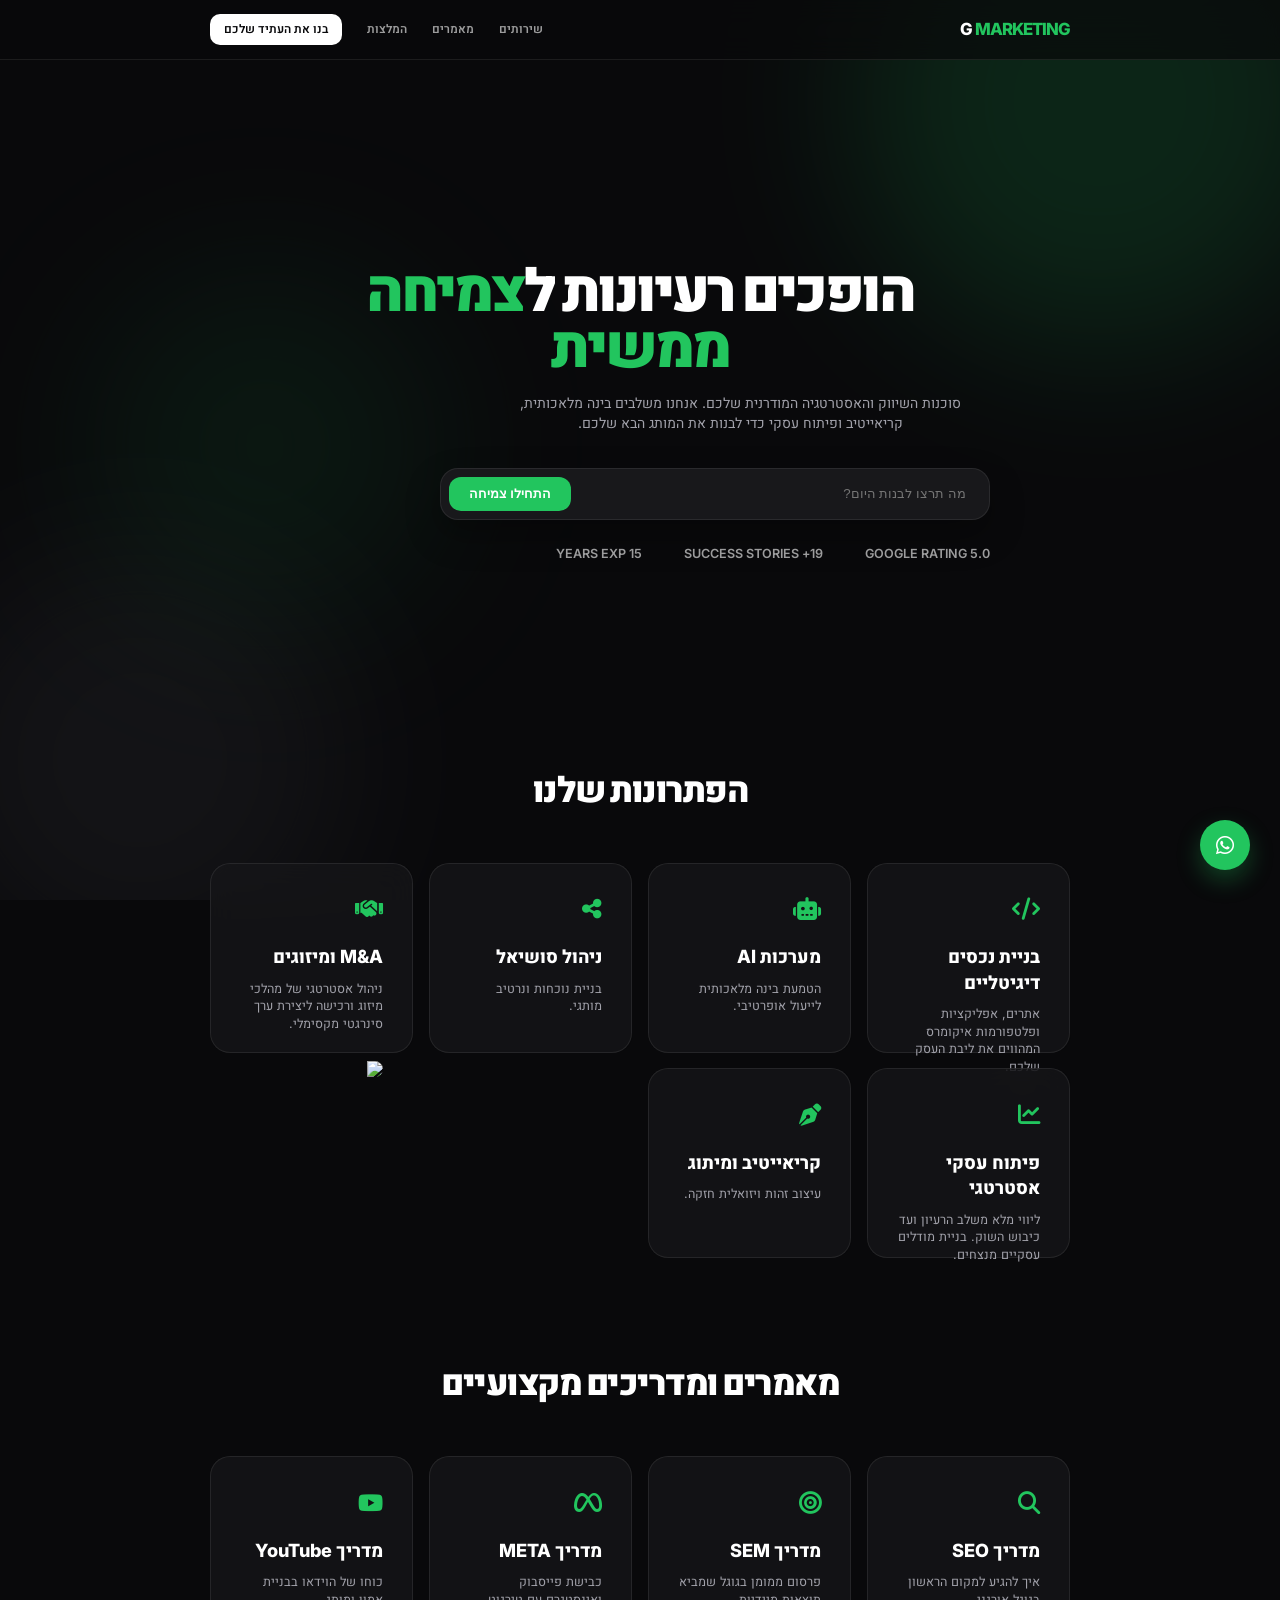
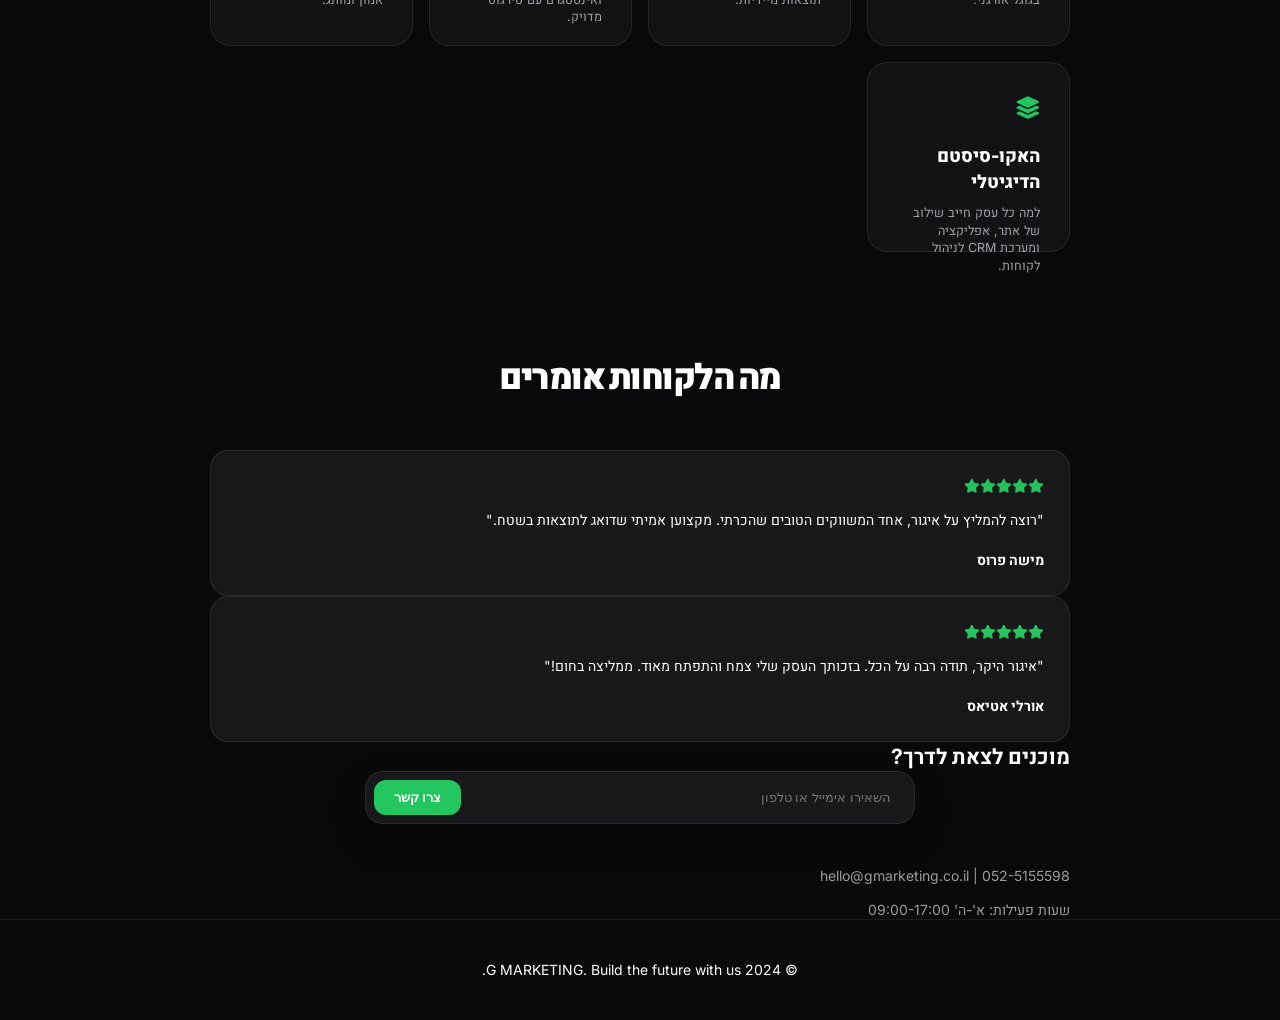
==== commit b018c946: "Scale down site elements by 30% for a more compact and proportional look" ====
--- a/index.html
+++ b/index.html
@@ -103,7 +103,7 @@
             </div>
         </section>
 
-        <section id="articles" class="container reveal" style="margin-top: 150px;">
+        <section id="articles" class="container reveal" style="margin-top: 100px;">
             <div class="section-header">
                 <h2>מאמרים ומדריכים מקצועיים</h2>
             </div>
@@ -146,7 +146,7 @@
             </div>
         </section>
 
-        <section id="reviews" class="container reveal" style="margin-top: 150px;">
+        <section id="reviews" class="container reveal" style="margin-top: 100px;">
             <div class="section-header">
                 <h2>מה הלקוחות אומרים</h2>
             </div>
--- a/styles.css
+++ b/styles.css
@@ -1,16 +1,16 @@
 :root {
-    --bg-base: #09090b; /* Dark Gray / Black */
-    --bg-light: #18181b; /* Dark Gray Lighter */
+    --bg-base: #09090b;
+    --bg-light: #18181b;
     --text-main: #ffffff;
-    --text-muted: #a1a1aa; /* Light Gray Text */
-    --primary: #22c55e; /* Green */
+    --text-muted: #a1a1aa;
+    --primary: #22c55e;
     --primary-hover: #16a34a;
-    --secondary: #3f3f46; /* Medium Gray */
-    --accent: #52525b; /* Gray Accent */
+    --secondary: #3f3f46;
+    --accent: #52525b;
     --glass: rgba(24, 24, 27, 0.7);
     --glass-border: rgba(255, 255, 255, 0.08);
     --font-main: 'Inter', 'Heebo', sans-serif;
-    --shadow-soft: 0 8px 30px rgba(0,0,0,0.5);
+    --shadow-soft: 0 6px 20px rgba(0,0,0,0.5);
 }
 
 * {
@@ -19,16 +19,19 @@
     box-sizing: border-box;
 }
 
+html {
+    font-size: 14px; /* Reduced base font size */
+}
+
 body {
     font-family: var(--font-main);
     background-color: var(--bg-base);
     color: var(--text-main);
-    line-height: 1.5;
+    line-height: 1.4;
     overflow-x: hidden;
     -webkit-font-smoothing: antialiased;
 }
 
-/* Mesh Background Effects - Dark Mode with Green Blurs */
 .mesh-bg {
     position: fixed;
     top: 0;
@@ -43,29 +46,29 @@
 .mesh-blob {
     position: absolute;
     border-radius: 50%;
-    filter: blur(120px);
+    filter: blur(80px); /* Reduced blur */
     opacity: 0.2;
     animation: blob-move 25s infinite alternate;
 }
 
-.blob-1 { width: 700px; height: 700px; background: var(--primary); top: -200px; right: -100px; opacity: 0.15; }
-.blob-2 { width: 600px; height: 600px; background: var(--secondary); bottom: -100px; left: -100px; animation-delay: -5s; }
-.blob-3 { width: 500px; height: 500px; background: #14532d; top: 30%; left: 10%; animation-delay: -10s; }
+.blob-1 { width: 500px; height: 500px; background: var(--primary); top: -150px; right: -70px; opacity: 0.15; }
+.blob-2 { width: 420px; height: 420px; background: var(--secondary); bottom: -70px; left: -70px; animation-delay: -5s; }
+.blob-3 { width: 350px; height: 350px; background: #14532d; top: 30%; left: 7%; animation-delay: -10s; }
 
 @keyframes blob-move {
     0% { transform: translate(0, 0) scale(1); }
-    100% { transform: translate(150px, 100px) scale(1.1); }
+    100% { transform: translate(100px, 70px) scale(1.1); }
 }
 
 .container {
-    max-width: 1200px;
+    max-width: 900px; /* Reduced from 1200px (approx -25%) */
     margin: 0 auto;
-    padding: 0 2rem;
+    padding: 0 1.4rem;
 }
 
 /* Header */
 .navbar {
-    height: 80px;
+    height: 60px; /* Reduced from 80px */
     display: flex;
     align-items: center;
     position: fixed;
@@ -74,7 +77,7 @@
     right: 0;
     z-index: 1000;
     background: rgba(9, 9, 11, 0.7);
-    backdrop-filter: blur(20px);
+    backdrop-filter: blur(14px);
     border-bottom: 1px solid var(--glass-border);
 }
 
@@ -86,7 +89,7 @@
 }
 
 .logo-text {
-    font-size: 1.5rem;
+    font-size: 1.2rem; /* Reduced from 1.5rem */
     font-weight: 800;
     letter-spacing: -1px;
 }
@@ -97,7 +100,7 @@
 
 .nav-links {
     display: flex;
-    gap: 2.5rem;
+    gap: 1.8rem; /* Reduced from 2.5rem */
     align-items: center;
 }
 
@@ -105,42 +108,38 @@
     text-decoration: none;
     color: var(--text-main);
     font-weight: 600;
-    font-size: 0.9rem;
+    font-size: 0.85rem; /* Reduced */
     opacity: 0.6;
     transition: all 0.3s;
 }
 
-.nav-links a:hover { opacity: 1; color: var(--primary); }
-
 .btn-nav {
-    background: var(--white);
+    background: #fff;
     color: var(--bg-base) !important;
-    padding: 0.7rem 1.4rem;
-    border-radius: 12px;
+    padding: 0.5rem 1rem; /* Reduced */
+    border-radius: 10px;
     opacity: 1 !important;
     font-weight: 800;
 }
-
-.btn-nav:hover { background: var(--primary); }
 
 /* Hero Section */
 .hero {
-    min-height: 100vh;
+    min-height: 85vh; /* Slightly reduced */
     display: flex;
     flex-direction: column;
     align-items: center;
     justify-content: center;
     text-align: center;
-    padding-top: 80px;
+    padding-top: 60px;
 }
 
 .hero h1 {
-    font-size: clamp(3.5rem, 8vw, 6rem);
+    font-size: clamp(2.5rem, 6vw, 4.2rem); /* Reduced from 3.5-6rem */
     font-weight: 900;
     line-height: 0.95;
-    letter-spacing: -4px;
-    margin-bottom: 2rem;
-    max-width: 1000px;
+    letter-spacing: -3px;
+    margin-bottom: 1.4rem;
+    max-width: 700px;
 }
 
 .hero h1 span {
@@ -148,163 +147,122 @@
 }
 
 .hero p {
-    font-size: 1.25rem;
+    font-size: 1rem; /* Reduced from 1.25rem */
     color: var(--text-muted);
-    max-width: 650px;
-    margin-bottom: 3.5rem;
+    max-width: 500px;
+    margin-bottom: 2.5rem;
 }
 
 .chat-cta {
     width: 100%;
-    max-width: 750px;
+    max-width: 550px; /* Reduced from 750px */
     background: var(--bg-light);
-    padding: 12px;
-    border-radius: 24px;
-    box-shadow: 0 20px 50px rgba(0,0,0,0.3);
+    padding: 8px;
+    border-radius: 18px;
+    box-shadow: 0 15px 35px rgba(0,0,0,0.3);
     border: 1px solid var(--glass-border);
     display: flex;
-    gap: 12px;
-    margin-bottom: 2.5rem;
+    gap: 8px;
+    margin-bottom: 1.8rem;
 }
 
 .chat-cta input {
     flex: 1;
     background: transparent;
     border: none;
-    padding: 1rem 1.5rem;
-    font-size: 1.1rem;
+    padding: 0.7rem 1.1rem;
+    font-size: 0.95rem;
     color: #fff;
     outline: none;
-    font-family: inherit;
-}
-
-.chat-cta input::placeholder { color: var(--text-muted); }
+}
 
 .btn-chat {
     background: var(--primary);
     color: #fff;
     border: none;
-    padding: 0 2rem;
-    border-radius: 16px;
+    padding: 0 1.4rem;
+    border-radius: 12px;
     font-weight: 800;
     cursor: pointer;
     transition: all 0.2s;
-}
-
-.btn-chat:hover { 
-    background: var(--primary-hover);
-    transform: scale(1.02); 
 }
 
 /* Bento Grid */
 .section-header {
     text-align: center;
-    margin-bottom: 5rem;
+    margin-bottom: 3.5rem;
 }
 
 .section-header h2 {
-    font-size: 3.5rem;
+    font-size: 2.5rem; /* Reduced from 3.5rem */
     font-weight: 900;
-    letter-spacing: -2px;
+    letter-spacing: -1.5px;
 }
 
 .bento-grid {
     display: grid;
     grid-template-columns: repeat(4, 1fr);
-    grid-auto-rows: 260px;
-    gap: 1.5rem;
+    grid-auto-rows: 190px; /* Reduced from 260px */
+    gap: 1.1rem; /* Reduced from 1.5rem */
 }
 
 .bento-item {
     background: var(--glass);
-    backdrop-filter: blur(20px);
+    backdrop-filter: blur(14px);
     border: 1px solid var(--glass-border);
-    border-radius: 28px;
-    padding: 3rem;
-    transition: all 0.4s cubic-bezier(0.4, 0, 0.2, 1);
+    border-radius: 20px;
+    padding: 2.1rem; /* Reduced from 3rem */
     display: flex;
     flex-direction: column;
     justify-content: space-between;
 }
 
-.bento-item:hover {
-    transform: translateY(-10px) scale(1.02);
-    border-color: var(--primary);
-    background: rgba(34, 197, 94, 0.05);
-}
-
-.bento-item.wide { grid-column: span 2; }
-.bento-item.tall { grid-row: span 2; }
-
 .bento-item h3 {
-    font-size: 1.8rem;
-    font-weight: 800;
-    margin-bottom: 1rem;
+    font-size: 1.3rem; /* Reduced from 1.8rem */
+    font-weight: 800;
+    margin-bottom: 0.7rem;
 }
 
 .bento-item p {
-    font-size: 1.05rem;
+    font-size: 0.9rem;
     color: var(--text-muted);
 }
 
 .bento-icon {
-    font-size: 2.2rem;
-    margin-bottom: 2rem;
+    font-size: 1.6rem; /* Reduced from 2.2rem */
+    margin-bottom: 1.4rem;
     color: var(--primary);
 }
 
 /* Review Cards */
 .review-card {
     background: var(--bg-light);
-    padding: 2.5rem;
-    border-radius: 24px;
+    padding: 1.8rem;
+    border-radius: 18px;
     border: 1px solid var(--glass-border);
-    transition: all 0.3s;
-}
-
-.review-card:hover {
-    border-color: var(--primary);
-}
-
-/* Animations */
-.reveal {
-    opacity: 0;
-    transform: translateY(30px);
-    transition: all 1s cubic-bezier(0.2, 0.8, 0.2, 1);
-}
-
-.reveal.active {
-    opacity: 1;
-    transform: translateY(0);
-}
-
-/* WhatsApp Floating Button */
+}
+
+/* WhatsApp */
 .whatsapp-float {
     position: fixed;
-    bottom: 40px;
-    right: 40px;
-    width: 70px;
-    height: 70px;
+    bottom: 30px;
+    right: 30px;
+    width: 50px; /* Reduced from 70px */
+    height: 50px;
     background: var(--primary);
     color: #fff;
     border-radius: 50%;
     display: flex;
     align-items: center;
     justify-content: center;
-    font-size: 2rem;
+    font-size: 1.5rem;
     z-index: 1000;
     text-decoration: none;
-    box-shadow: 0 15px 35px rgba(34, 197, 94, 0.4);
-    transition: all 0.3s;
-}
-
-.whatsapp-float:hover {
-    transform: scale(1.1) rotate(10deg);
+    box-shadow: 0 10px 25px rgba(34, 197, 94, 0.3);
 }
 
 @media (max-width: 992px) {
     .bento-grid { grid-template-columns: repeat(2, 1fr); }
-    .hero h1 { font-size: 3.5rem; }
-    .chat-cta { flex-direction: column; padding: 15px; }
-    .btn-chat { padding: 1.2rem; }
-}
+    .hero h1 { font-size: 2.5rem; }
+    .container { max-width: 100%; }
+}
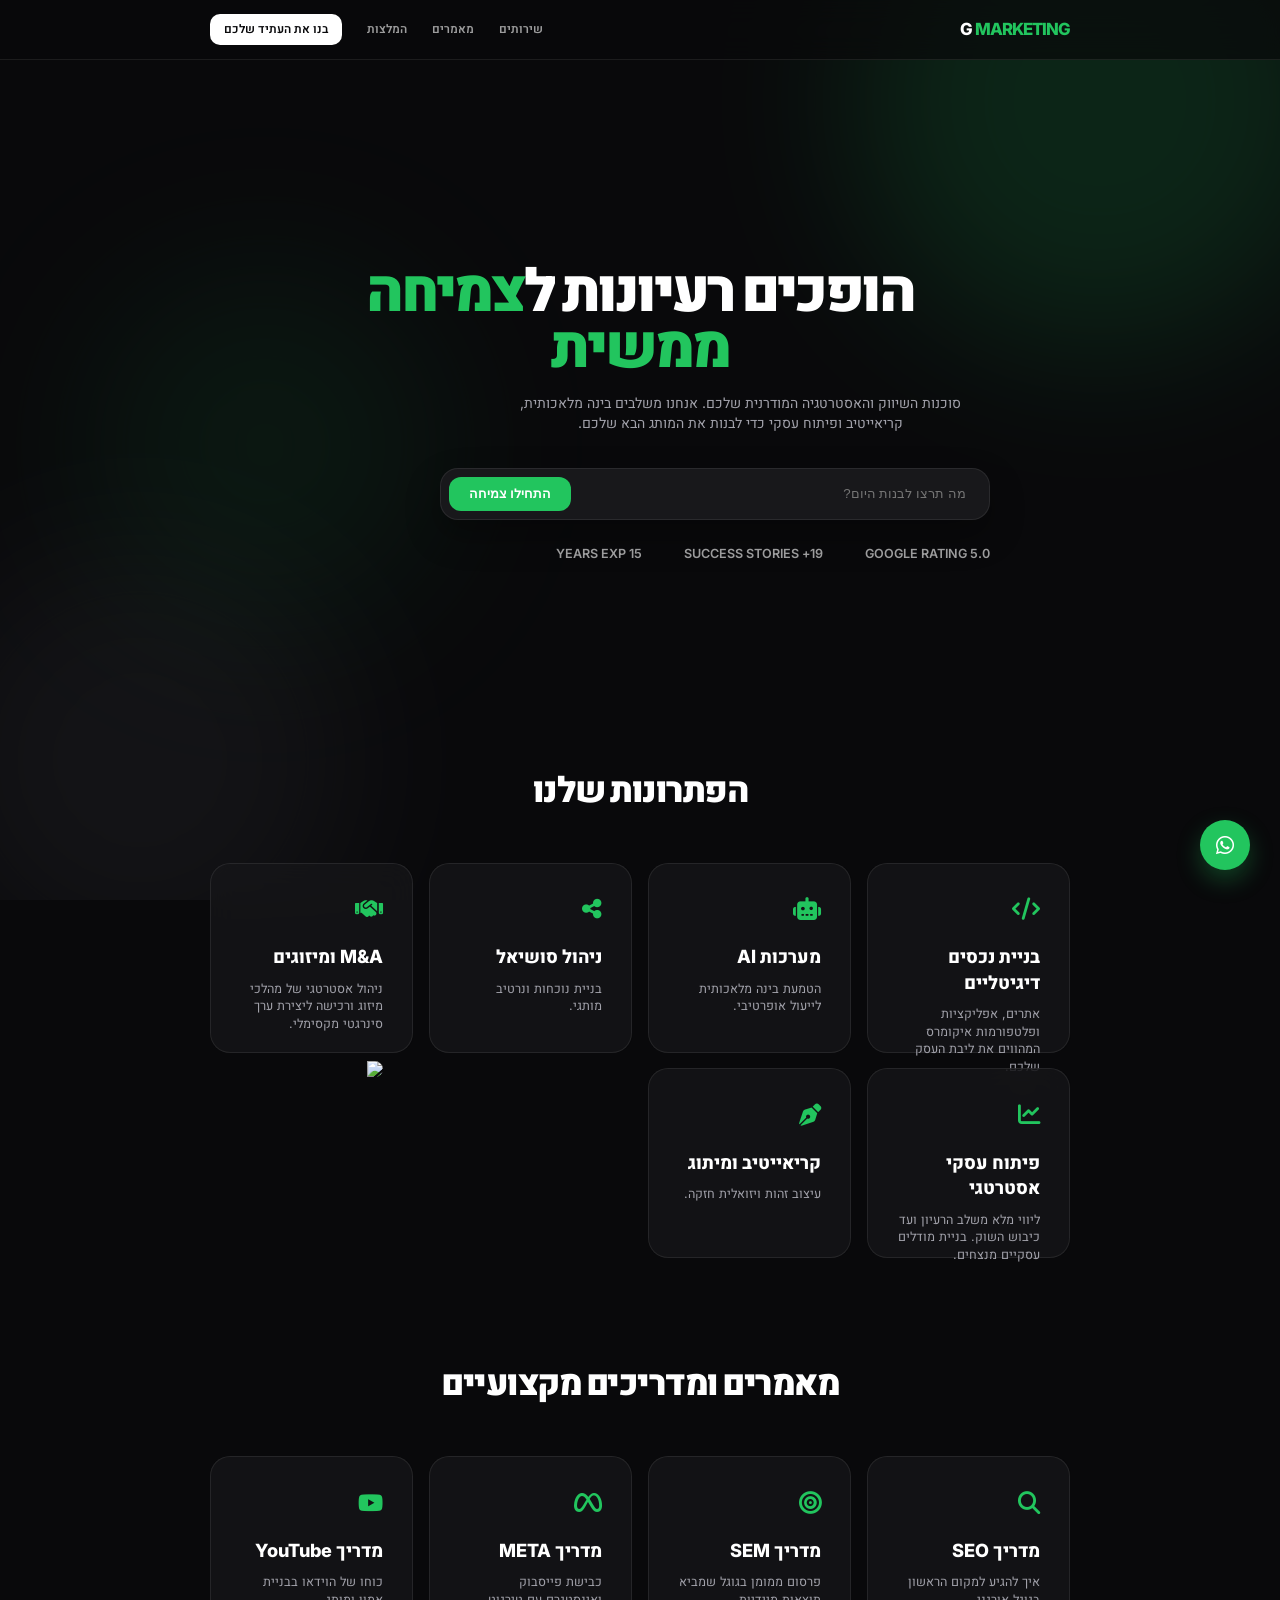
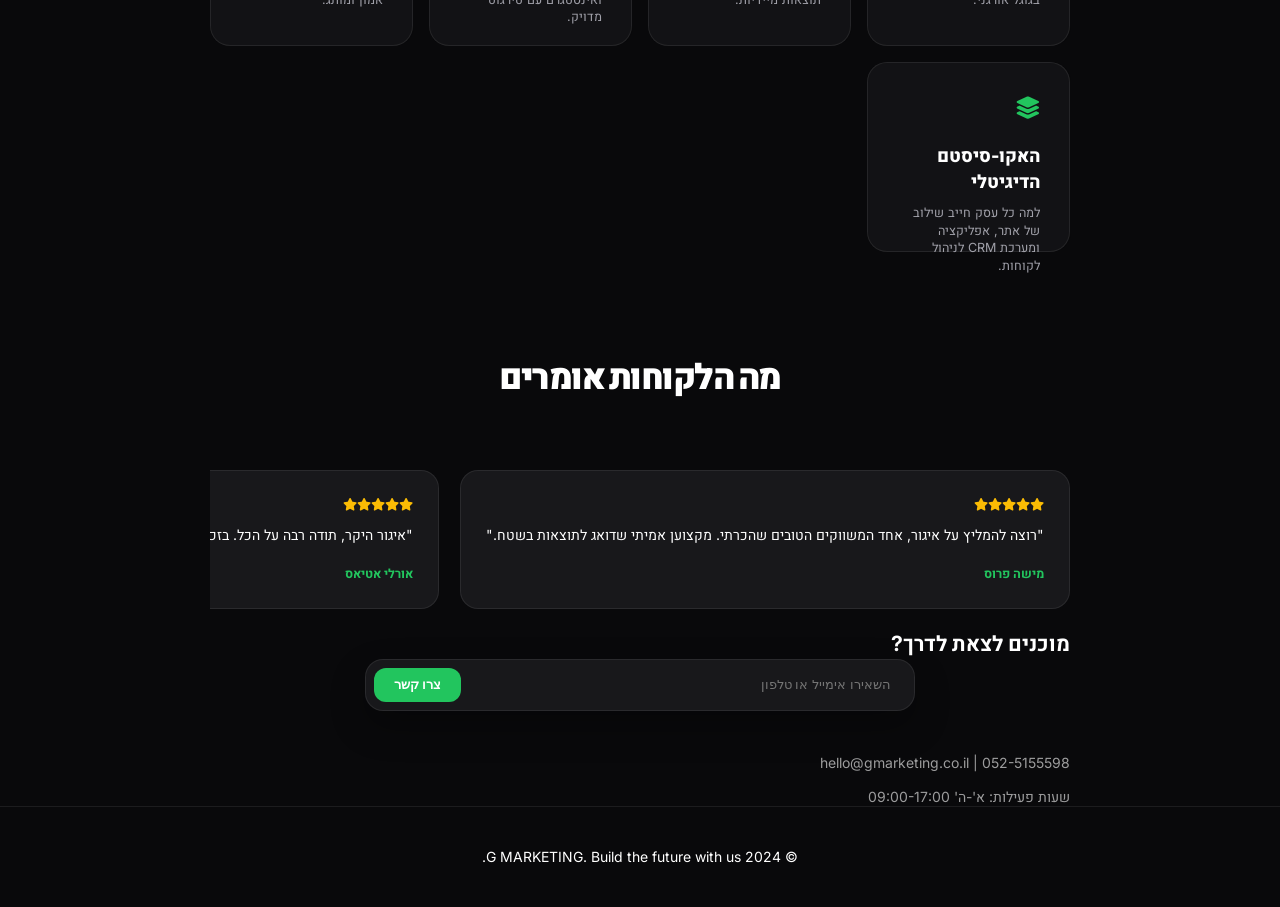
==== commit 41ace562: "Convert reviews to a rotating carousel with star ratings" ====
--- a/index.html
+++ b/index.html
@@ -150,16 +150,48 @@
             <div class="section-header">
                 <h2>מה הלקוחות אומרים</h2>
             </div>
-            <div class="reviews-grid">
-                <div class="review-card reveal">
-                    <div class="stars" style="color: var(--primary); margin-bottom: 1rem;"><i class="fa-solid fa-star"></i><i class="fa-solid fa-star"></i><i class="fa-solid fa-star"></i><i class="fa-solid fa-star"></i><i class="fa-solid fa-star"></i></div>
-                    <p>"רוצה להמליץ על איגור, אחד המשווקים הטובים שהכרתי. מקצוען אמיתי שדואג לתוצאות בשטח."</p>
-                    <div style="margin-top: 1.5rem; font-weight: 700;">מישה פרוס</div>
-                </div>
-                <div class="review-card reveal">
-                    <div class="stars" style="color: var(--primary); margin-bottom: 1rem;"><i class="fa-solid fa-star"></i><i class="fa-solid fa-star"></i><i class="fa-solid fa-star"></i><i class="fa-solid fa-star"></i><i class="fa-solid fa-star"></i></div>
-                    <p>"איגור היקר, תודה רבה על הכל. בזכותך העסק שלי צמח והתפתח מאוד. ממליצה בחום!"</p>
-                    <div style="margin-top: 1.5rem; font-weight: 700;">אורלי אטיאס</div>
+            <div class="carousel-container">
+                <div class="carousel-track" id="review-carousel">
+                    <!-- Slide 1 -->
+                    <div class="carousel-item">
+                        <div class="review-card">
+                            <div>
+                                <div class="stars"><i class="fa-solid fa-star"></i><i class="fa-solid fa-star"></i><i class="fa-solid fa-star"></i><i class="fa-solid fa-star"></i><i class="fa-solid fa-star"></i></div>
+                                <p>"רוצה להמליץ על איגור, אחד המשווקים הטובים שהכרתי. מקצוען אמיתי שדואג לתוצאות בשטח."</p>
+                            </div>
+                            <div class="author">מישה פרוס</div>
+                        </div>
+                    </div>
+                    <!-- Slide 2 -->
+                    <div class="carousel-item">
+                        <div class="review-card">
+                            <div>
+                                <div class="stars"><i class="fa-solid fa-star"></i><i class="fa-solid fa-star"></i><i class="fa-solid fa-star"></i><i class="fa-solid fa-star"></i><i class="fa-solid fa-star"></i></div>
+                                <p>"איגור היקר, תודה רבה על הכל. בזכותך העסק שלי צמח והתפתח מאוד. ממליצה בחום!"</p>
+                            </div>
+                            <div class="author">אורלי אטיאס</div>
+                        </div>
+                    </div>
+                    <!-- Slide 3 -->
+                    <div class="carousel-item">
+                        <div class="review-card">
+                            <div>
+                                <div class="stars"><i class="fa-solid fa-star"></i><i class="fa-solid fa-star"></i><i class="fa-solid fa-star"></i><i class="fa-solid fa-star"></i><i class="fa-solid fa-star"></i></div>
+                                <p>"שירות מקצועי, אדיב ומדויק. התוצאות הגיעו מהר משציפינו. תודה רבה על הליווי הצמוד."</p>
+                            </div>
+                            <div class="author">דניאל כהן</div>
+                        </div>
+                    </div>
+                    <!-- Slide 4 -->
+                    <div class="carousel-item">
+                        <div class="review-card">
+                            <div>
+                                <div class="stars"><i class="fa-solid fa-star"></i><i class="fa-solid fa-star"></i><i class="fa-solid fa-star"></i><i class="fa-solid fa-star"></i><i class="fa-solid fa-star"></i></div>
+                                <p>"סוף סוף מצאתי סוכנות שמבינה את הצרכים שלי. איגור איש אסטרטגיה מהשורה הראשונה."</p>
+                            </div>
+                            <div class="author">שרה לוי</div>
+                        </div>
+                    </div>
                 </div>
             </div>
         </section>
--- a/styles.css
+++ b/styles.css
@@ -20,7 +20,7 @@
 }
 
 html {
-    font-size: 14px; /* Reduced base font size */
+    font-size: 14px;
 }
 
 body {
@@ -46,7 +46,7 @@
 .mesh-blob {
     position: absolute;
     border-radius: 50%;
-    filter: blur(80px); /* Reduced blur */
+    filter: blur(80px);
     opacity: 0.2;
     animation: blob-move 25s infinite alternate;
 }
@@ -61,14 +61,14 @@
 }
 
 .container {
-    max-width: 900px; /* Reduced from 1200px (approx -25%) */
+    max-width: 900px;
     margin: 0 auto;
     padding: 0 1.4rem;
 }
 
 /* Header */
 .navbar {
-    height: 60px; /* Reduced from 80px */
+    height: 60px;
     display: flex;
     align-items: center;
     position: fixed;
@@ -89,7 +89,7 @@
 }
 
 .logo-text {
-    font-size: 1.2rem; /* Reduced from 1.5rem */
+    font-size: 1.2rem;
     font-weight: 800;
     letter-spacing: -1px;
 }
@@ -100,7 +100,7 @@
 
 .nav-links {
     display: flex;
-    gap: 1.8rem; /* Reduced from 2.5rem */
+    gap: 1.8rem;
     align-items: center;
 }
 
@@ -108,7 +108,7 @@
     text-decoration: none;
     color: var(--text-main);
     font-weight: 600;
-    font-size: 0.85rem; /* Reduced */
+    font-size: 0.85rem;
     opacity: 0.6;
     transition: all 0.3s;
 }
@@ -116,7 +116,7 @@
 .btn-nav {
     background: #fff;
     color: var(--bg-base) !important;
-    padding: 0.5rem 1rem; /* Reduced */
+    padding: 0.5rem 1rem;
     border-radius: 10px;
     opacity: 1 !important;
     font-weight: 800;
@@ -124,7 +124,7 @@
 
 /* Hero Section */
 .hero {
-    min-height: 85vh; /* Slightly reduced */
+    min-height: 85vh;
     display: flex;
     flex-direction: column;
     align-items: center;
@@ -134,7 +134,7 @@
 }
 
 .hero h1 {
-    font-size: clamp(2.5rem, 6vw, 4.2rem); /* Reduced from 3.5-6rem */
+    font-size: clamp(2.5rem, 6vw, 4.2rem);
     font-weight: 900;
     line-height: 0.95;
     letter-spacing: -3px;
@@ -147,7 +147,7 @@
 }
 
 .hero p {
-    font-size: 1rem; /* Reduced from 1.25rem */
+    font-size: 1rem;
     color: var(--text-muted);
     max-width: 500px;
     margin-bottom: 2.5rem;
@@ -155,7 +155,7 @@
 
 .chat-cta {
     width: 100%;
-    max-width: 550px; /* Reduced from 750px */
+    max-width: 550px;
     background: var(--bg-light);
     padding: 8px;
     border-radius: 18px;
@@ -194,7 +194,7 @@
 }
 
 .section-header h2 {
-    font-size: 2.5rem; /* Reduced from 3.5rem */
+    font-size: 2.5rem;
     font-weight: 900;
     letter-spacing: -1.5px;
 }
@@ -202,8 +202,8 @@
 .bento-grid {
     display: grid;
     grid-template-columns: repeat(4, 1fr);
-    grid-auto-rows: 190px; /* Reduced from 260px */
-    gap: 1.1rem; /* Reduced from 1.5rem */
+    grid-auto-rows: 190px;
+    gap: 1.1rem;
 }
 
 .bento-item {
@@ -211,14 +211,14 @@
     backdrop-filter: blur(14px);
     border: 1px solid var(--glass-border);
     border-radius: 20px;
-    padding: 2.1rem; /* Reduced from 3rem */
+    padding: 2.1rem;
     display: flex;
     flex-direction: column;
     justify-content: space-between;
 }
 
 .bento-item h3 {
-    font-size: 1.3rem; /* Reduced from 1.8rem */
+    font-size: 1.3rem;
     font-weight: 800;
     margin-bottom: 0.7rem;
 }
@@ -229,17 +229,70 @@
 }
 
 .bento-icon {
-    font-size: 1.6rem; /* Reduced from 2.2rem */
+    font-size: 1.6rem;
     margin-bottom: 1.4rem;
     color: var(--primary);
 }
 
-/* Review Cards */
+/* Carousel for Reviews */
+.carousel-container {
+    width: 100%;
+    overflow: hidden;
+    position: relative;
+    padding: 20px 0;
+}
+
+.carousel-track {
+    display: flex;
+    transition: transform 0.5s cubic-bezier(0.4, 0, 0.2, 1);
+    gap: 1.5rem;
+}
+
+.carousel-item {
+    min-width: calc(100% / 2 - 0.75rem); /* Default: 2 items on screen */
+    flex-shrink: 0;
+}
+
+@media (max-width: 768px) {
+    .carousel-item {
+        min-width: 100%;
+    }
+}
+
 .review-card {
     background: var(--bg-light);
     padding: 1.8rem;
     border-radius: 18px;
     border: 1px solid var(--glass-border);
+    height: 100%;
+    display: flex;
+    flex-direction: column;
+    justify-content: space-between;
+}
+
+.stars {
+    color: #fbbc04;
+    margin-bottom: 0.8rem;
+    font-size: 0.9rem;
+}
+
+.author {
+    margin-top: 1.5rem;
+    font-weight: 700;
+    font-size: 0.9rem;
+    color: var(--primary);
+}
+
+/* Animations */
+.reveal {
+    opacity: 0;
+    transform: translateY(30px);
+    transition: all 1s cubic-bezier(0.2, 0.8, 0.2, 1);
+}
+
+.reveal.active {
+    opacity: 1;
+    transform: translateY(0);
 }
 
 /* WhatsApp */
@@ -247,7 +300,7 @@
     position: fixed;
     bottom: 30px;
     right: 30px;
-    width: 50px; /* Reduced from 70px */
+    width: 50px;
     height: 50px;
     background: var(--primary);
     color: #fff;
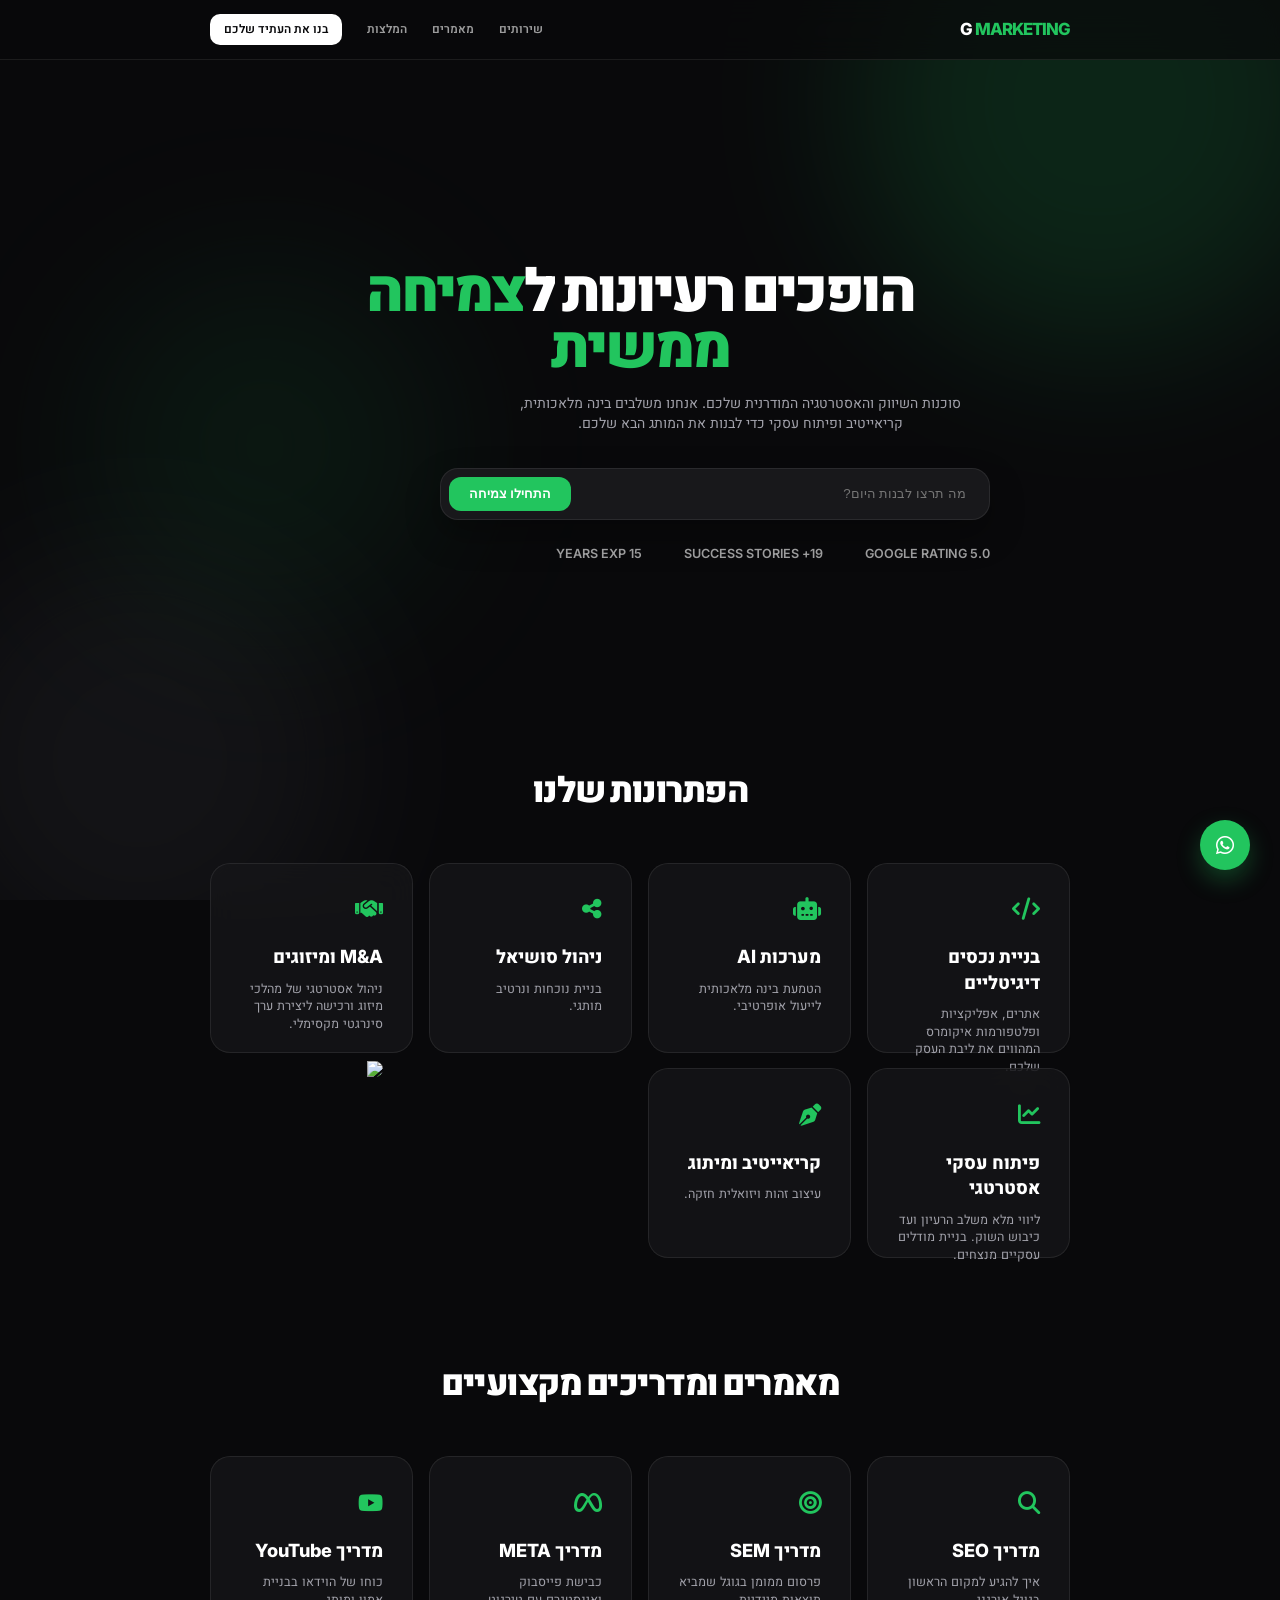
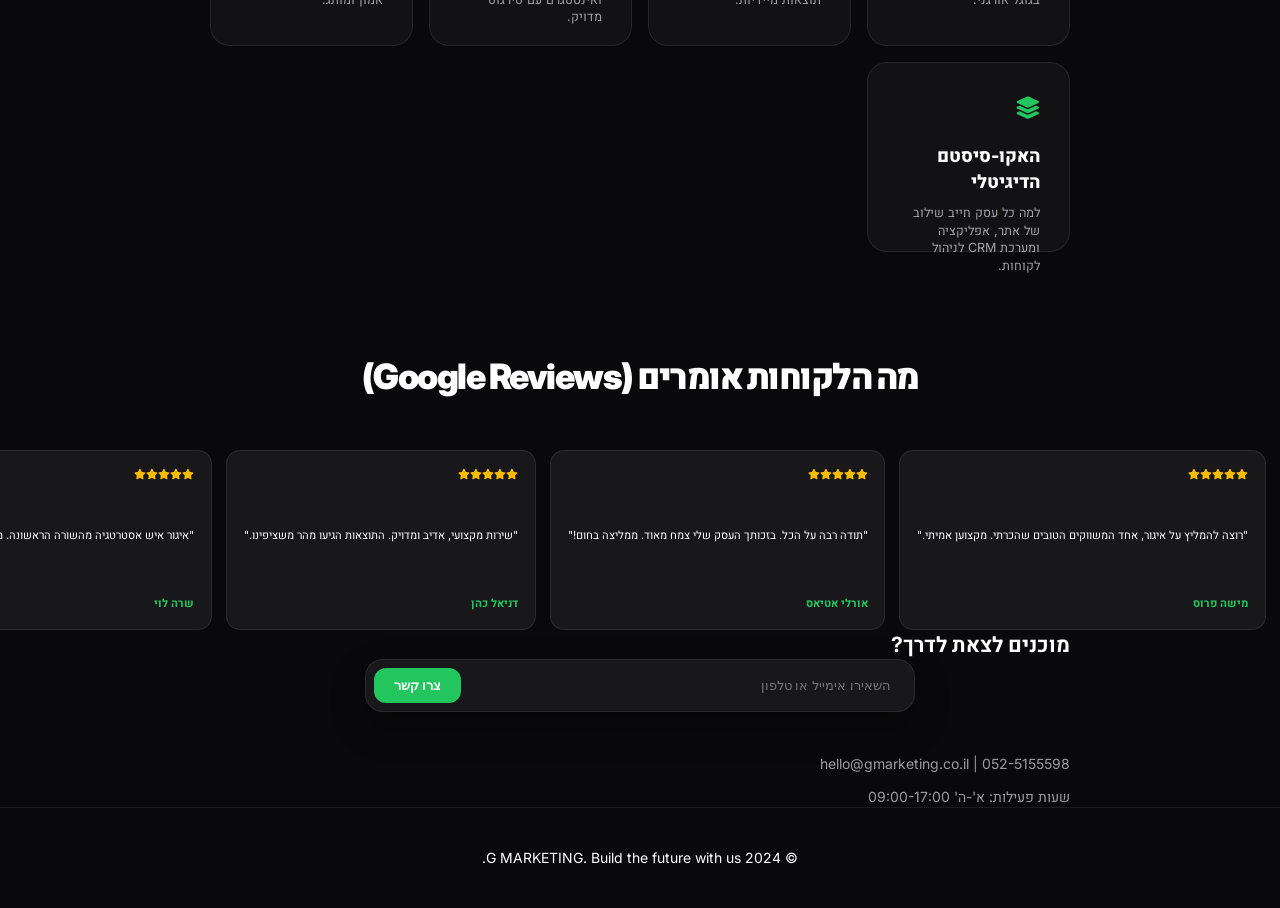
==== commit 8ebac86d: "Expand reviews carousel to 12 items with 6 visible simultaneously" ====
--- a/index.html
+++ b/index.html
@@ -146,50 +146,107 @@
             </div>
         </section>
 
-        <section id="reviews" class="container reveal" style="margin-top: 100px;">
-            <div class="section-header">
-                <h2>מה הלקוחות אומרים</h2>
-            </div>
-            <div class="carousel-container">
-                <div class="carousel-track" id="review-carousel">
+        <!-- Reviews Carousel Section -->
+        <section id="reviews" class="reveal" style="margin-top: 100px; width: 100%; overflow: hidden;">
+            <div class="section-header container">
+                <h2>מה הלקוחות אומרים (Google Reviews)</h2>
+            </div>
+            <div class="carousel-container" style="padding: 0 1rem;">
+                <div class="carousel-track" id="review-carousel" style="gap: 1rem;">
                     <!-- Slide 1 -->
                     <div class="carousel-item">
                         <div class="review-card">
-                            <div>
-                                <div class="stars"><i class="fa-solid fa-star"></i><i class="fa-solid fa-star"></i><i class="fa-solid fa-star"></i><i class="fa-solid fa-star"></i><i class="fa-solid fa-star"></i></div>
-                                <p>"רוצה להמליץ על איגור, אחד המשווקים הטובים שהכרתי. מקצוען אמיתי שדואג לתוצאות בשטח."</p>
-                            </div>
+                            <div class="stars"><i class="fa-solid fa-star"></i><i class="fa-solid fa-star"></i><i class="fa-solid fa-star"></i><i class="fa-solid fa-star"></i><i class="fa-solid fa-star"></i></div>
+                            <p style="font-size: 0.8rem;">"רוצה להמליץ על איגור, אחד המשווקים הטובים שהכרתי. מקצוען אמיתי."</p>
                             <div class="author">מישה פרוס</div>
                         </div>
                     </div>
                     <!-- Slide 2 -->
                     <div class="carousel-item">
                         <div class="review-card">
-                            <div>
-                                <div class="stars"><i class="fa-solid fa-star"></i><i class="fa-solid fa-star"></i><i class="fa-solid fa-star"></i><i class="fa-solid fa-star"></i><i class="fa-solid fa-star"></i></div>
-                                <p>"איגור היקר, תודה רבה על הכל. בזכותך העסק שלי צמח והתפתח מאוד. ממליצה בחום!"</p>
-                            </div>
+                            <div class="stars"><i class="fa-solid fa-star"></i><i class="fa-solid fa-star"></i><i class="fa-solid fa-star"></i><i class="fa-solid fa-star"></i><i class="fa-solid fa-star"></i></div>
+                            <p style="font-size: 0.8rem;">"תודה רבה על הכל. בזכותך העסק שלי צמח מאוד. ממליצה בחום!"</p>
                             <div class="author">אורלי אטיאס</div>
                         </div>
                     </div>
                     <!-- Slide 3 -->
                     <div class="carousel-item">
                         <div class="review-card">
-                            <div>
-                                <div class="stars"><i class="fa-solid fa-star"></i><i class="fa-solid fa-star"></i><i class="fa-solid fa-star"></i><i class="fa-solid fa-star"></i><i class="fa-solid fa-star"></i></div>
-                                <p>"שירות מקצועי, אדיב ומדויק. התוצאות הגיעו מהר משציפינו. תודה רבה על הליווי הצמוד."</p>
-                            </div>
+                            <div class="stars"><i class="fa-solid fa-star"></i><i class="fa-solid fa-star"></i><i class="fa-solid fa-star"></i><i class="fa-solid fa-star"></i><i class="fa-solid fa-star"></i></div>
+                            <p style="font-size: 0.8rem;">"שירות מקצועי, אדיב ומדויק. התוצאות הגיעו מהר משציפינו."</p>
                             <div class="author">דניאל כהן</div>
                         </div>
                     </div>
                     <!-- Slide 4 -->
                     <div class="carousel-item">
                         <div class="review-card">
-                            <div>
-                                <div class="stars"><i class="fa-solid fa-star"></i><i class="fa-solid fa-star"></i><i class="fa-solid fa-star"></i><i class="fa-solid fa-star"></i><i class="fa-solid fa-star"></i></div>
-                                <p>"סוף סוף מצאתי סוכנות שמבינה את הצרכים שלי. איגור איש אסטרטגיה מהשורה הראשונה."</p>
-                            </div>
+                            <div class="stars"><i class="fa-solid fa-star"></i><i class="fa-solid fa-star"></i><i class="fa-solid fa-star"></i><i class="fa-solid fa-star"></i><i class="fa-solid fa-star"></i></div>
+                            <p style="font-size: 0.8rem;">"איגור איש אסטרטגיה מהשורה הראשונה. מבין את הצרכים לעומק."</p>
                             <div class="author">שרה לוי</div>
+                        </div>
+                    </div>
+                    <!-- Slide 5 -->
+                    <div class="carousel-item">
+                        <div class="review-card">
+                            <div class="stars"><i class="fa-solid fa-star"></i><i class="fa-solid fa-star"></i><i class="fa-solid fa-star"></i><i class="fa-solid fa-star"></i><i class="fa-solid fa-star"></i></div>
+                            <p style="font-size: 0.8rem;">"מקצוען עם ידע רחב וסבלנות רבה. עזר לנו מאוד בקידום."</p>
+                            <div class="author">אבי כהן</div>
+                        </div>
+                    </div>
+                    <!-- Slide 6 -->
+                    <div class="carousel-item">
+                        <div class="review-card">
+                            <div class="stars"><i class="fa-solid fa-star"></i><i class="fa-solid fa-star"></i><i class="fa-solid fa-star"></i><i class="fa-solid fa-star"></i><i class="fa-solid fa-star"></i></div>
+                            <p style="font-size: 0.8rem;">"מומחה אמיתי ל-SEO ו-SEM. הביא אותנו למקומות הראשונים."</p>
+                            <div class="author">רחל מזרחי</div>
+                        </div>
+                    </div>
+                    <!-- Slide 7 -->
+                    <div class="carousel-item">
+                        <div class="review-card">
+                            <div class="stars"><i class="fa-solid fa-star"></i><i class="fa-solid fa-star"></i><i class="fa-solid fa-star"></i><i class="fa-solid fa-star"></i><i class="fa-solid fa-star"></i></div>
+                            <p style="font-size: 0.8rem;">"החזר השקעה מדהים. הקמפיינים עובדים מצוין."</p>
+                            <div class="author">יוסי אברהם</div>
+                        </div>
+                    </div>
+                    <!-- Slide 8 -->
+                    <div class="carousel-item">
+                        <div class="review-card">
+                            <div class="stars"><i class="fa-solid fa-star"></i><i class="fa-solid fa-star"></i><i class="fa-solid fa-star"></i><i class="fa-solid fa-star"></i><i class="fa-solid fa-star"></i></div>
+                            <p style="font-size: 0.8rem;">"ליווי אישי ומקצועי לאורך כל הדרך. ממליץ בחום!"</p>
+                            <div class="author">מורן שלום</div>
+                        </div>
+                    </div>
+                    <!-- Slide 9 -->
+                    <div class="carousel-item">
+                        <div class="review-card">
+                            <div class="stars"><i class="fa-solid fa-star"></i><i class="fa-solid fa-star"></i><i class="fa-solid fa-star"></i><i class="fa-solid fa-star"></i><i class="fa-solid fa-star"></i></div>
+                            <p style="font-size: 0.8rem;">"הפך את העסק שלי למכונת מכירות דיגיטלית."</p>
+                            <div class="author">שרון דורון</div>
+                        </div>
+                    </div>
+                    <!-- Slide 10 -->
+                    <div class="carousel-item">
+                        <div class="review-card">
+                            <div class="stars"><i class="fa-solid fa-star"></i><i class="fa-solid fa-star"></i><i class="fa-solid fa-star"></i><i class="fa-solid fa-star"></i><i class="fa-solid fa-star"></i></div>
+                            <p style="font-size: 0.8rem;">"תודה על המקצועיות והתוצאות בשטח."</p>
+                            <div class="author">אלון לוין</div>
+                        </div>
+                    </div>
+                    <!-- Slide 11 -->
+                    <div class="carousel-item">
+                        <div class="review-card">
+                            <div class="stars"><i class="fa-solid fa-star"></i><i class="fa-solid fa-star"></i><i class="fa-solid fa-star"></i><i class="fa-solid fa-star"></i><i class="fa-solid fa-star"></i></div>
+                            <p style="font-size: 0.8rem;">"שירות מעולה, קשוב ותמיד זמין לכל שאלה."</p>
+                            <div class="author">טלי ארז</div>
+                        </div>
+                    </div>
+                    <!-- Slide 12 -->
+                    <div class="carousel-item">
+                        <div class="review-card">
+                            <div class="stars"><i class="fa-solid fa-star"></i><i class="fa-solid fa-star"></i><i class="fa-solid fa-star"></i><i class="fa-solid fa-star"></i><i class="fa-solid fa-star"></i></div>
+                            <p style="font-size: 0.8rem;">"הכי טובים בתחום השיווק האסטרטגי בישראל."</p>
+                            <div class="author">רון גבאי</div>
                         </div>
                     </div>
                 </div>
--- a/styles.css
+++ b/styles.css
@@ -234,7 +234,7 @@
     color: var(--primary);
 }
 
-/* Carousel for Reviews */
+/* Carousel for Reviews - Updated for 6 items */
 .carousel-container {
     width: 100%;
     overflow: hidden;
@@ -245,41 +245,44 @@
 .carousel-track {
     display: flex;
     transition: transform 0.5s cubic-bezier(0.4, 0, 0.2, 1);
-    gap: 1.5rem;
+    gap: 1rem;
 }
 
 .carousel-item {
-    min-width: calc(100% / 2 - 0.75rem); /* Default: 2 items on screen */
+    min-width: calc(100% / 6 - 0.84rem); /* width / 6 - (gap adjustment) */
     flex-shrink: 0;
 }
 
+@media (max-width: 1200px) {
+    .carousel-item { min-width: calc(100% / 4 - 0.75rem); }
+}
+
 @media (max-width: 768px) {
-    .carousel-item {
-        min-width: 100%;
-    }
+    .carousel-item { min-width: 100%; }
 }
 
 .review-card {
     background: var(--bg-light);
-    padding: 1.8rem;
-    border-radius: 18px;
+    padding: 1.2rem; /* Even smaller padding for 6-grid */
+    border-radius: 14px;
     border: 1px solid var(--glass-border);
     height: 100%;
     display: flex;
     flex-direction: column;
     justify-content: space-between;
+    min-height: 180px;
 }
 
 .stars {
     color: #fbbc04;
-    margin-bottom: 0.8rem;
-    font-size: 0.9rem;
+    margin-bottom: 0.5rem;
+    font-size: 0.75rem;
 }
 
 .author {
-    margin-top: 1.5rem;
+    margin-top: 1rem;
     font-weight: 700;
-    font-size: 0.9rem;
+    font-size: 0.8rem;
     color: var(--primary);
 }
 
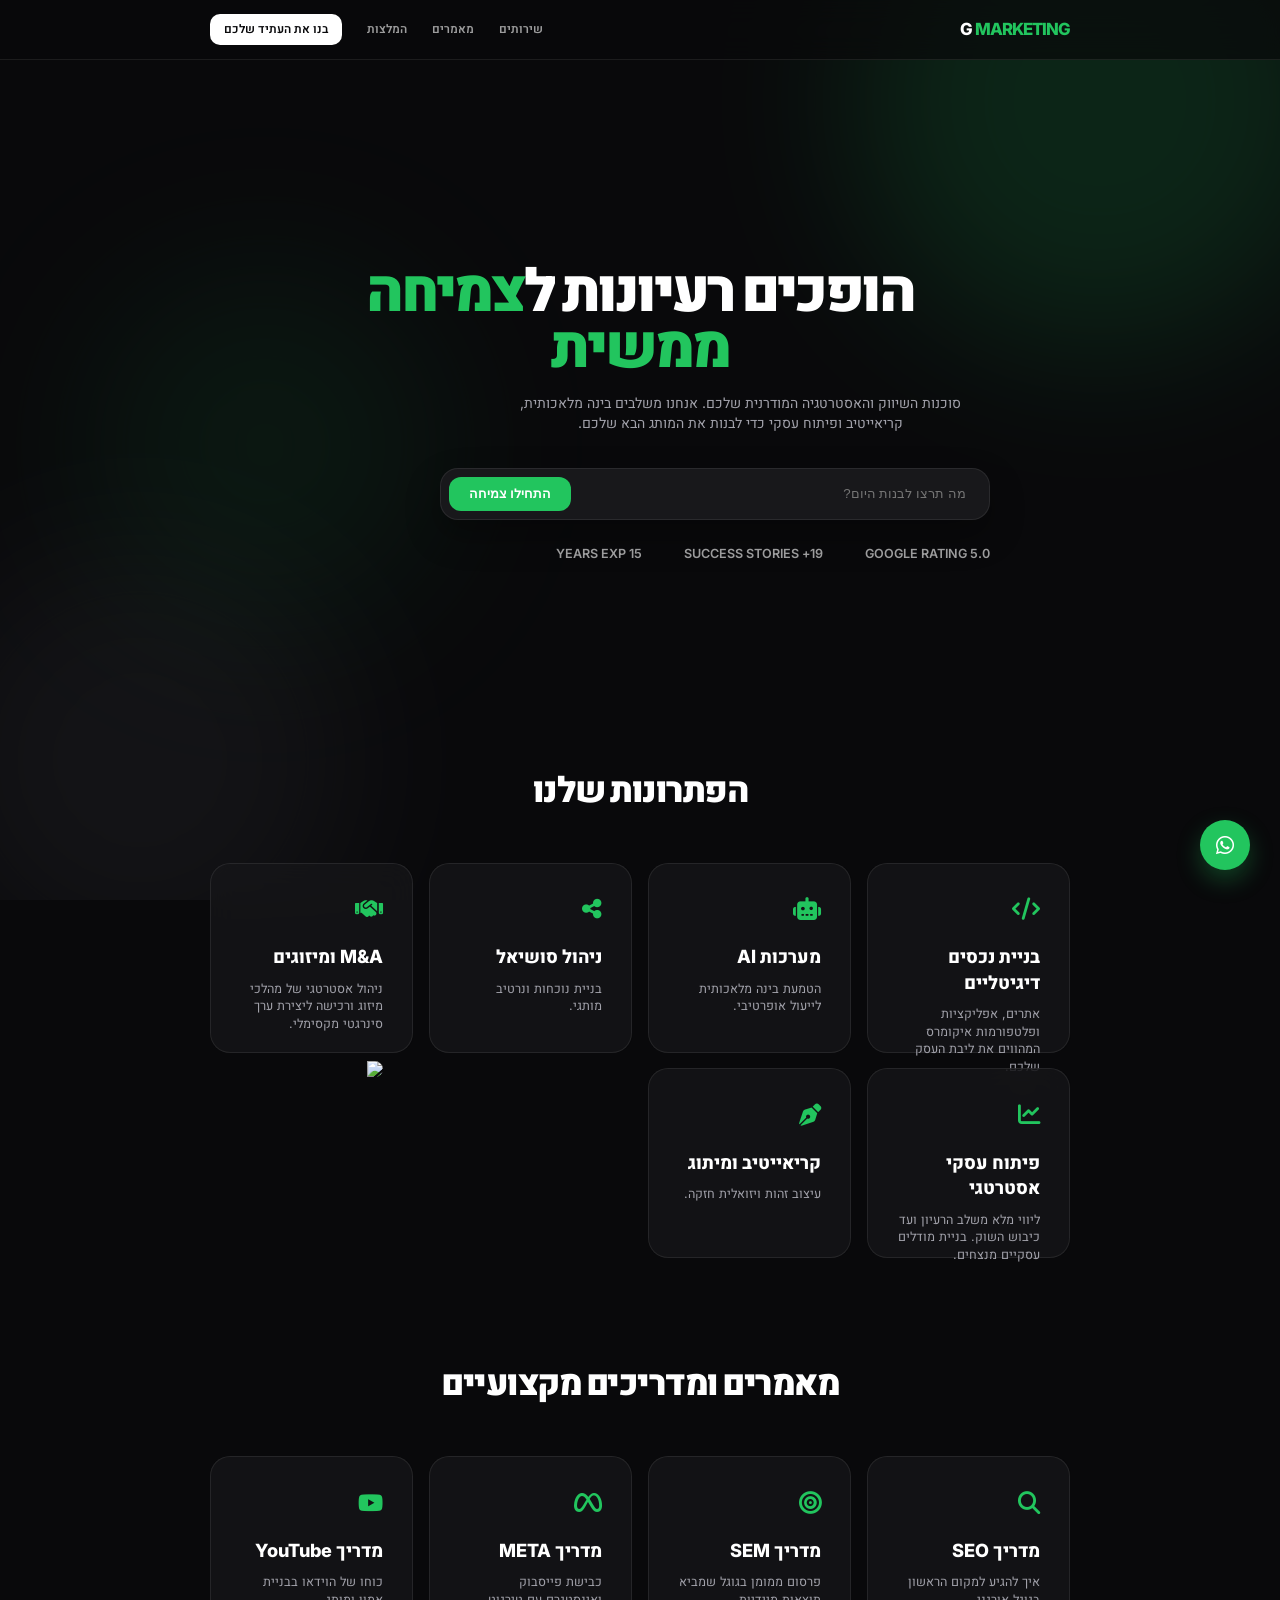
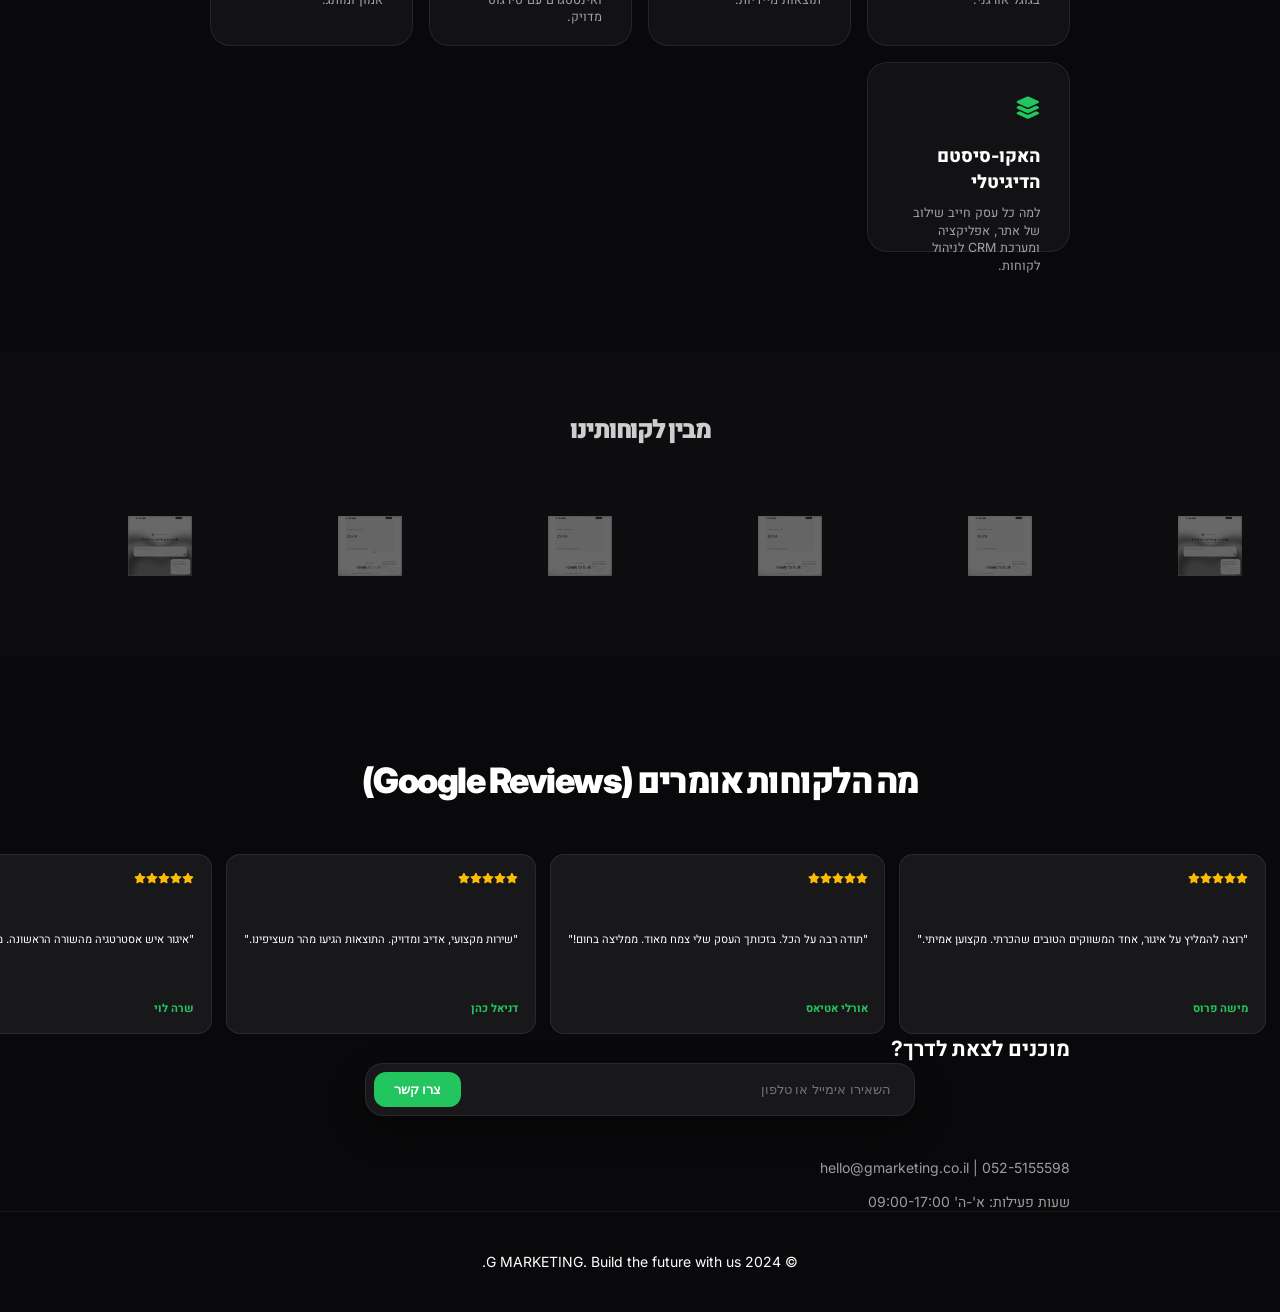
==== commit 72368fcf: "Add Clients carousel with 5 logos and smooth infinite scroll" ====
--- a/index.html
+++ b/index.html
@@ -146,6 +146,28 @@
             </div>
         </section>
 
+        <!-- Clients Section -->
+        <section id="clients" class="reveal" style="margin-top: 100px; width: 100%; overflow: hidden; background: rgba(255,255,255,0.02); padding: 60px 0;">
+            <div class="section-header container">
+                <h2 style="font-size: 1.8rem; opacity: 0.8;">מבין לקוחותינו</h2>
+            </div>
+            <div class="carousel-container">
+                <div class="carousel-track" id="logo-carousel" style="gap: 4rem; align-items: center;">
+                    <div class="carousel-item logo-item"><img src="public/client1.png" alt="Client 1"></div>
+                    <div class="carousel-item logo-item"><img src="public/client2.png" alt="Client 2"></div>
+                    <div class="carousel-item logo-item"><img src="public/client3.png" alt="Client 3"></div>
+                    <div class="carousel-item logo-item"><img src="public/client4.png" alt="Client 4"></div>
+                    <div class="carousel-item logo-item"><img src="public/client5.png" alt="Client 5"></div>
+                    <!-- Duplicate for infinite loop -->
+                    <div class="carousel-item logo-item"><img src="public/client1.png" alt="Client 1"></div>
+                    <div class="carousel-item logo-item"><img src="public/client2.png" alt="Client 2"></div>
+                    <div class="carousel-item logo-item"><img src="public/client3.png" alt="Client 3"></div>
+                    <div class="carousel-item logo-item"><img src="public/client4.png" alt="Client 4"></div>
+                    <div class="carousel-item logo-item"><img src="public/client5.png" alt="Client 5"></div>
+                </div>
+            </div>
+        </section>
+
         <!-- Reviews Carousel Section -->
         <section id="reviews" class="reveal" style="margin-top: 100px; width: 100%; overflow: hidden;">
             <div class="section-header container">
--- a/styles.css
+++ b/styles.css
@@ -234,7 +234,7 @@
     color: var(--primary);
 }
 
-/* Carousel for Reviews - Updated for 6 items */
+/* Carousel for Reviews */
 .carousel-container {
     width: 100%;
     overflow: hidden;
@@ -249,12 +249,12 @@
 }
 
 .carousel-item {
-    min-width: calc(100% / 6 - 0.84rem); /* width / 6 - (gap adjustment) */
+    min-width: calc(100% / 5 - 0.8rem);
     flex-shrink: 0;
 }
 
 @media (max-width: 1200px) {
-    .carousel-item { min-width: calc(100% / 4 - 0.75rem); }
+    .carousel-item { min-width: calc(100% / 3 - 0.75rem); }
 }
 
 @media (max-width: 768px) {
@@ -263,7 +263,7 @@
 
 .review-card {
     background: var(--bg-light);
-    padding: 1.2rem; /* Even smaller padding for 6-grid */
+    padding: 1.2rem;
     border-radius: 14px;
     border: 1px solid var(--glass-border);
     height: 100%;
@@ -271,6 +271,36 @@
     flex-direction: column;
     justify-content: space-between;
     min-height: 180px;
+}
+
+/* Logo Carousel Animation */
+#logo-carousel {
+    animation: logo-scroll 30s linear infinite;
+    gap: 5rem !important; /* Wider gap for logos */
+}
+
+@keyframes logo-scroll {
+    0% { transform: translateX(0); }
+    100% { transform: translateX(calc(-140px * 5 - 5rem * 5)); } /* Approximate width of 5 items */
+}
+
+.carousel-item.logo-item {
+    min-width: 140px;
+    display: flex;
+    justify-content: center;
+}
+
+.logo-item img {
+    max-width: 140px;
+    max-height: 60px;
+    filter: grayscale(1) opacity(0.4);
+    transition: all 0.4s;
+    object-fit: contain;
+}
+
+.logo-item img:hover {
+    filter: grayscale(0) opacity(1);
+    transform: scale(1.1);
 }
 
 .stars {
